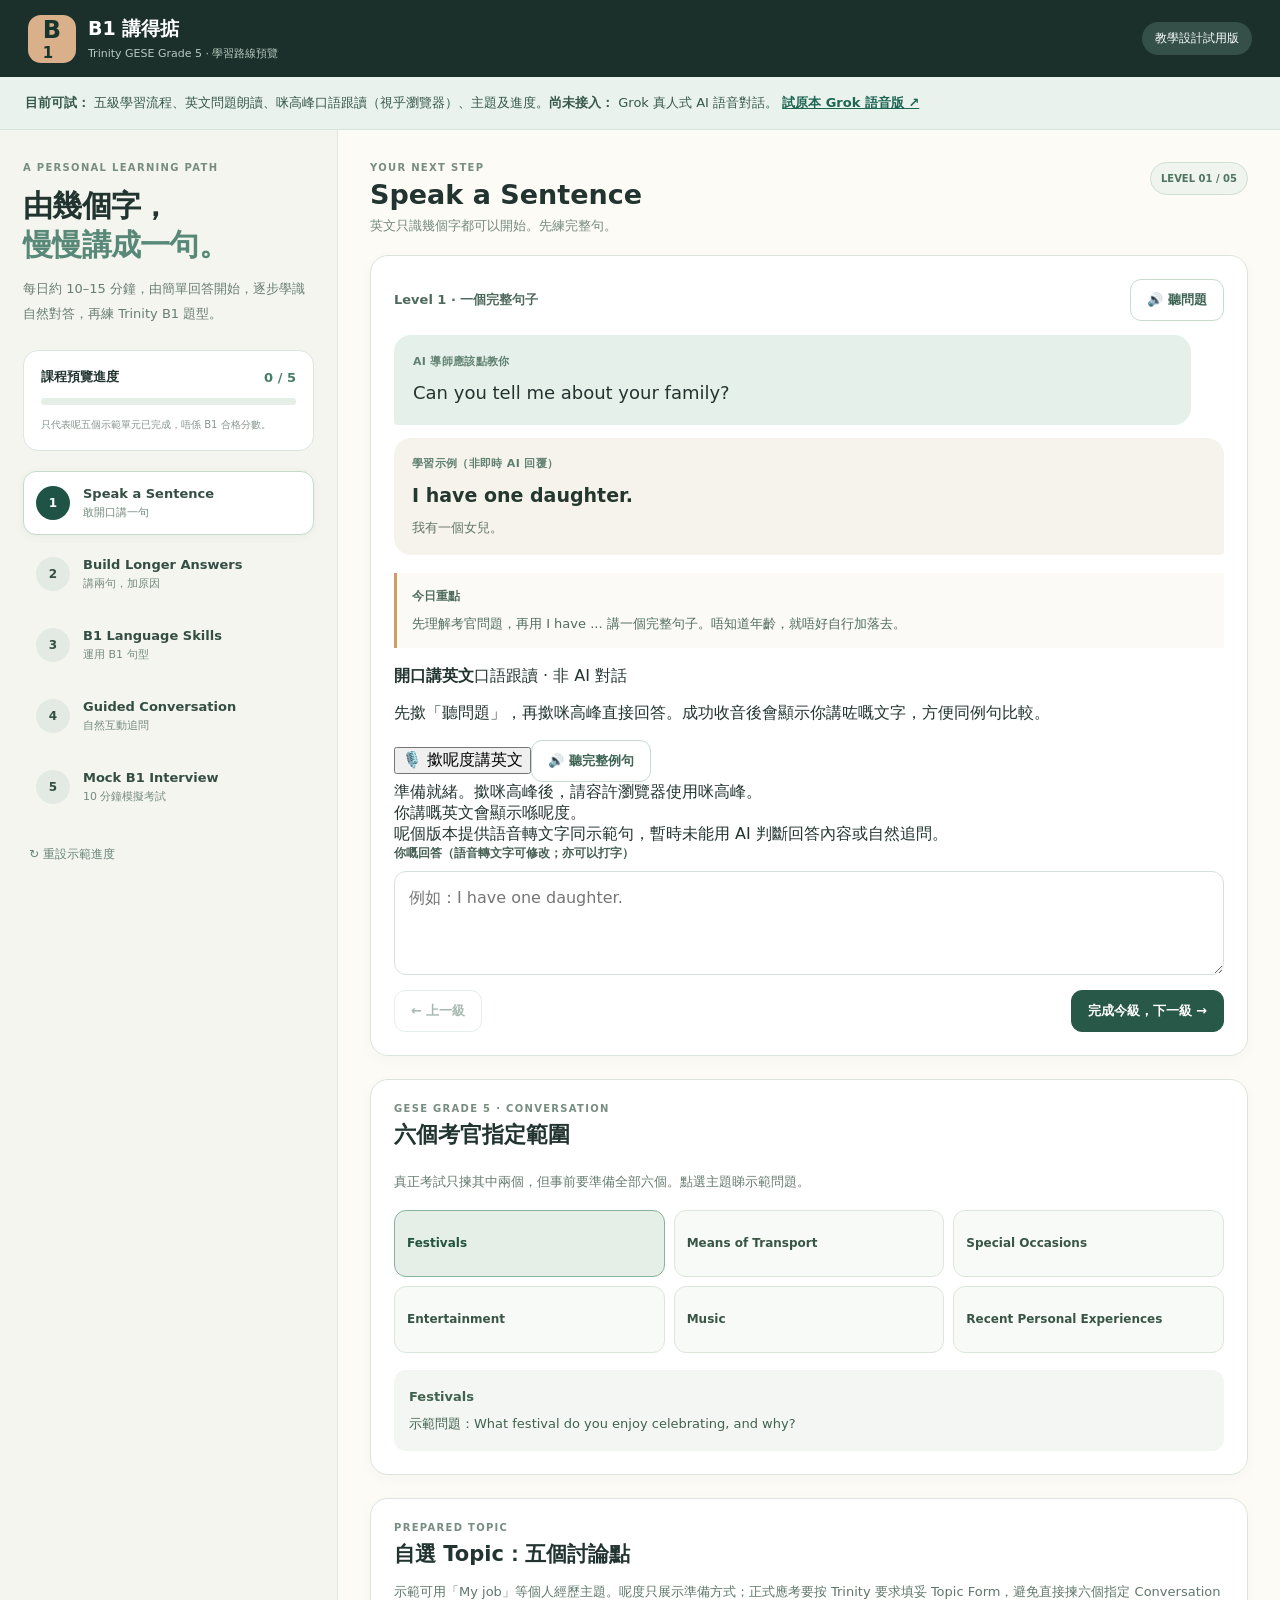
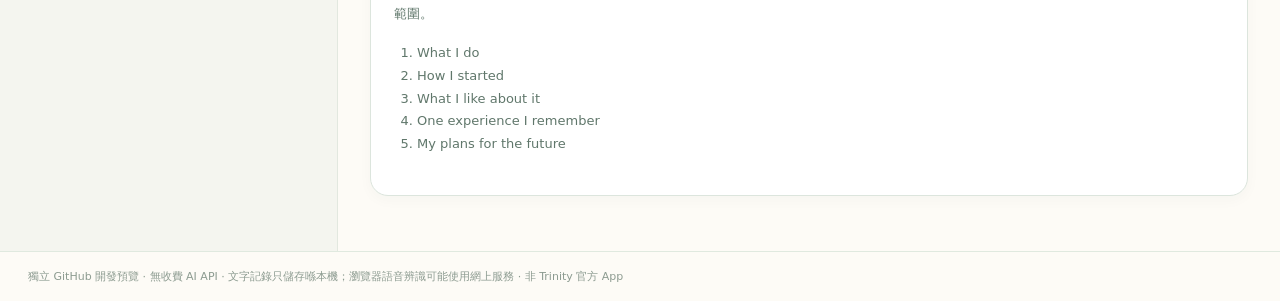
==== index.html @ a64c4564 "Deploy guided microphone speech-practice update to GitHub Pages: index.html" ====
<!doctype html>
<html lang="zh-Hant">
<head>
<meta charset="utf-8"><meta name="viewport" content="width=device-width, initial-scale=1"><meta name="theme-color" content="#1c302b">
<title>B1 講得掂｜學習路線預覽</title>
<link rel="stylesheet" href="./styles.css">
</head>
<body>
<div class="wrap">
<header class="top"><div class="brand"><div class="mark">B<span>1</span></div><div><strong>B1 講得掂</strong><small>Trinity GESE Grade 5 · 學習路線預覽</small></div></div><span class="stage-tag">教學設計試用版</span></header>
<div class="banner" role="status"><strong>目前可試：</strong> 五級學習流程、英文問題朗讀、咪高峰口語跟讀（視乎瀏覽器）、主題及進度。<strong>尚未接入：</strong> Grok 真人式 AI 語音對話。 <a href="https://hds-xluoh4mpqybu-6014-sye05.grok-code-wild.hades-www.grok-sandbox.com/" target="_blank" rel="noopener noreferrer">試原本 Grok 語音版 ↗</a></div>
<div class="layout"><aside class="side"><div class="eyebrow">A PERSONAL LEARNING PATH</div><h1>由幾個字，<br><em>慢慢講成一句。</em></h1><p class="explain">每日約 10–15 分鐘，由簡單回答開始，逐步學識自然對答，再練 Trinity B1 題型。</p><div class="progress-box"><div class="progress-top"><strong>課程預覽進度</strong><span id="done-count">0 / 5</span></div><div class="bar"><div id="bar-fill"></div></div><small>只代表呢五個示範單元已完成，唔係 B1 合格分數。</small></div>
<nav id="steps" aria-label="五級學習階段"></nav>
<button class="reset" id="reset" type="button">↻ 重設示範進度</button></aside>
<main class="main"><div class="section-title"><div><div class="eyebrow">YOUR NEXT STEP</div><h2 id="step-title">Speak a Sentence</h2><p id="step-subtitle"></p></div><span class="count-pill" id="step-count">LEVEL 01 / 05</span></div>
<section class="lesson card"><div class="lesson-head"><span id="lesson-kicker">練習例子</span><button type="button" id="speak" class="outline">🔊 聽問題</button></div><div class="coach"><div class="coach-label">AI 導師應該點教你</div><p id="coach-q"></p></div><div class="answer"><div class="answer-label">學習示例（非即時 AI 回覆）</div><p id="example"></p><div id="translation" class="translation"></div></div><div class="tips"><strong>今日重點</strong><p id="tip"></p></div><section class="voice-practice" aria-label="英文口語練習">
<div class="voice-head"><strong>開口講英文</strong><span class="voice-flag">口語跟讀 · 非 AI 對話</span></div>
<p class="voice-description">先撳「聽問題」，再撳咪高峰直接回答。成功收音後會顯示你講咗嘅文字，方便同例句比較。</p>
<div class="voice-buttons"><button type="button" id="record" class="mic-button" aria-pressed="false">🎙️ 撳呢度講英文</button><button type="button" id="hear-example" class="outline">🔊 聽完整例句</button></div>
<div id="speech-status" class="speech-status" role="status" aria-live="polite">準備就緒。撳咪高峰後，請容許瀏覽器使用咪高峰。</div>
<div id="spoken" class="spoken" aria-live="polite">你講嘅英文會顯示喺呢度。</div>
<div id="speech-feedback" class="speech-feedback">呢個版本提供語音轉文字同示範句，暫時未能用 AI 判斷回答內容或自然追問。</div>
</section>
<label class="memo-label" for="memo">你嘅回答（語音轉文字可修改；亦可以打字）</label><textarea id="memo" rows="3" placeholder="例如：I have one daughter."></textarea><div class="lesson-actions"><button type="button" id="prev" class="outline">← 上一級</button><button type="button" id="complete" class="primary">完成今級，下一級 →</button></div></section>
<section class="topics card"><div class="section-title compact"><div><div class="eyebrow">GESE GRADE 5 · CONVERSATION</div><h2>六個考官指定範圍</h2></div></div><p class="topic-note">真正考試只揀其中兩個，但事前要準備全部六個。點選主題睇示範問題。</p><div id="topic-grid" class="topic-grid"></div><div id="topic-detail" class="topic-detail" aria-live="polite"></div></section>
<section class="card topic-form"><div class="eyebrow">PREPARED TOPIC</div><h2>自選 Topic：五個討論點</h2><p>示範可用「My job」等個人經歷主題。呢度只展示準備方式；正式應考要按 Trinity 要求填妥 Topic Form，避免直接揀六個指定 Conversation 範圍。</p><ol><li>What I do</li><li>How I started</li><li>What I like about it</li><li>One experience I remember</li><li>My plans for the future</li></ol></section>
</main></div><footer>獨立 GitHub 開發預覽 · 無收費 AI API · 文字記錄只儲存喺本機；瀏覽器語音辨識可能使用網上服務 · 非 Trinity 官方 App</footer></div>
<script src="./app.js" defer></script>
</body></html>
---- styles.css ----
:root{font-family:system-ui,-apple-system,'Segoe UI','Noto Sans TC',sans-serif;color:#223430;background:#f2f0e9}*{box-sizing:border-box}body{margin:0}button,textarea{font:inherit}button{cursor:pointer}button:disabled{cursor:not-allowed;opacity:.45}.wrap{max-width:1320px;min-height:100vh;margin:auto;background:#fdfbf6;box-shadow:0 12px 55px #203a331a}.top{height:77px;background:#1c302b;color:white;display:flex;justify-content:space-between;align-items:center;padding:12px 28px}.brand{display:flex;gap:12px;align-items:center}.mark{width:48px;height:48px;display:grid;place-content:center;border-radius:13px;background:#d9b08a;color:#17362d;font-size:24px;font-weight:800}.mark span{font-size:15px}.brand strong{display:block;font-size:19px}.brand small{font-size:11px;color:#b7cac1}.stage-tag{font-size:12px;background:#345048;border-radius:50px;padding:8px 13px}.banner{padding:15px 25px;background:#e9f2ed;border-bottom:1px solid #d4e4da;font-size:13px;line-height:1.7;color:#36584b}.banner a{font-weight:800;color:#1e6652}.layout{display:grid;grid-template-columns:338px minmax(0,1fr)}.side{background:#f4f5ef;border-right:1px solid #e2e8df;padding:32px 23px}.eyebrow{font-size:10px;font-weight:800;letter-spacing:.13em;color:#778d80}.side h1{font:700 30px/1.3 Georgia,'Noto Serif TC',serif;letter-spacing:-.025em;margin:13px 0}.side em{font-style:normal;color:#588878}.explain{font-size:13px;line-height:1.9;color:#687e73}.progress-box{margin:24px 0 20px;background:#fff;border:1px solid #dce5df;padding:17px;border-radius:15px}.progress-top{display:flex;align-items:center;justify-content:space-between;font-size:13px}.progress-top span{font-weight:800;color:#477e68}.bar{height:7px;background:#e6eee8;border-radius:100px;margin:12px 0;overflow:hidden}.bar div{height:100%;width:0;background:#5c9679;transition:width .25s}.progress-box small{font-size:10px;line-height:1.6;display:block;color:#86958d}#steps{display:grid;gap:7px}.step{padding:14px 12px;display:flex;gap:13px;align-items:center;width:100%;text-align:left;background:transparent;border:1px solid transparent;border-radius:13px;color:#344e44}.step:hover{background:#e8eee9}.step.active{background:white;border-color:#c5dbca;box-shadow:0 2px 9px #2745340e}.step-num{min-width:34px;height:34px;border-radius:50%;background:#e3eae3;display:grid;place-items:center;font-size:12px;font-weight:800}.step.active .step-num{background:#1e5345;color:white}.step strong{display:block;font-size:13px}.step small{display:block;color:#768b7f;font-size:11px;margin-top:4px}.check{margin-left:auto;color:#318866}.reset{margin-top:26px;color:#668477;background:none;border:0;font-size:12px}.main{padding:32px;min-width:0}.section-title{display:flex;align-items:flex-start;justify-content:space-between;gap:14px;margin-bottom:18px}.section-title h2{margin:6px 0 6px;font-size:27px}.section-title p{margin:0;color:#74897d;line-height:1.6;font-size:13px}.count-pill{border:1px solid #d1ded2;background:#eff4ee;border-radius:40px;padding:10px;color:#4f7561;font-size:10px;font-weight:850;white-space:nowrap}.card{border:1px solid #dce5dd;border-radius:18px;background:#fff;box-shadow:0 4px 14px #263d3008;padding:23px;margin-bottom:23px}.lesson-head,.lesson-actions{display:flex;justify-content:space-between;align-items:center;gap:12px}.lesson-head{font-weight:750;font-size:13px;color:#4f6b5d;margin-bottom:14px}.coach{padding:19px;background:#e6f0ea;border-radius:17px 17px 17px 4px;max-width:96%}.coach-label,.answer-label{font-size:11px;font-weight:800;color:#608171;letter-spacing:.03em}.coach p{font-size:18px;line-height:1.5;margin:10px 0 0}.answer{margin-top:13px;background:#f5f3ec;padding:18px;border-radius:17px 17px 4px 17px}.answer p{font-size:19px;font-weight:700;line-height:1.6;margin:9px 0;color:#24382f}.translation{font-size:13px;color:#62756a}.tips{background:#fbfaf6;border-left:3px solid #d09d65;padding:12px 15px;margin:18px 0;color:#506d5f}.tips strong{font-size:12px}.tips p{line-height:1.8;font-size:13px;margin:7px 0 0}.memo-label{display:block;font-size:12px;font-weight:700;margin-bottom:9px;color:#466054}textarea{display:block;width:100%;min-height:85px;padding:13px 14px;border-radius:12px;border:1px solid #d8e1d9;resize:vertical;color:#263b33;line-height:1.6}.lesson-actions{margin-top:15px}.outline,.primary{padding:11px 16px;border-radius:11px;font-size:13px;font-weight:750}.outline{background:#fff;color:#3d6353;border:1px solid #c9dbcf}.primary{color:#fff;background:#285847;border:1px solid #285847}.primary:hover{background:#1b4739}.compact h2{font-size:22px}.topic-note{font-size:13px;color:#667c70;margin-top:-3px;line-height:1.65}.topic-grid{display:grid;grid-template-columns:repeat(3,minmax(0,1fr));gap:9px;margin:17px 0}.topic{min-height:67px;text-align:left;padding:12px;border-radius:12px;border:1px solid #dce6dd;background:#f8faf7;color:#385545;font-weight:750;font-size:12px}.topic.selected{background:#e5efe8;border-color:#86b29b;color:#20543c}.topic:hover{border-color:#9cc3a9}.topic-detail{padding:15px;border-radius:12px;background:#f3f6f2;color:#41624f;font-size:13px;line-height:1.8}.topic-detail strong{display:block;margin-bottom:4px}.topic-form h2{font-size:21px;margin:7px 0}.topic-form p,.topic-form li{line-height:1.75;font-size:13px;color:#60776b}.topic-form ol{padding-left:23px}footer{padding:17px 28px;font-size:11px;color:#8c9b90;border-top:1px solid #e0e9df}@media(max-width:840px){.layout{grid-template-columns:1fr}.side{padding:22px;border-right:0;border-bottom:1px solid #e0e7df}.side h1{font-size:23px;margin:8px 0}.side .explain{margin:5px 0 12px}#steps{grid-template-columns:repeat(5,minmax(135px,1fr));overflow-x:auto;gap:5px}.step{padding:10px;min-width:135px}.step-num{min-width:26px;height:26px}.progress-box{margin:14px 0}.main{padding:20px}}@media(max-width:560px){.top{padding:10px 13px}.brand strong{font-size:16px}.mark{width:40px;height:40px}.stage-tag{font-size:10px}.banner{padding:12px 15px}.main{padding:14px}.section-title h2{font-size:21px}.card{padding:16px}.topic-grid{grid-template-columns:repeat(2,minmax(0,1fr))}.coach p,.answer p{font-size:16px}.lesson-actions button{padding:10px;font-size:12px}}
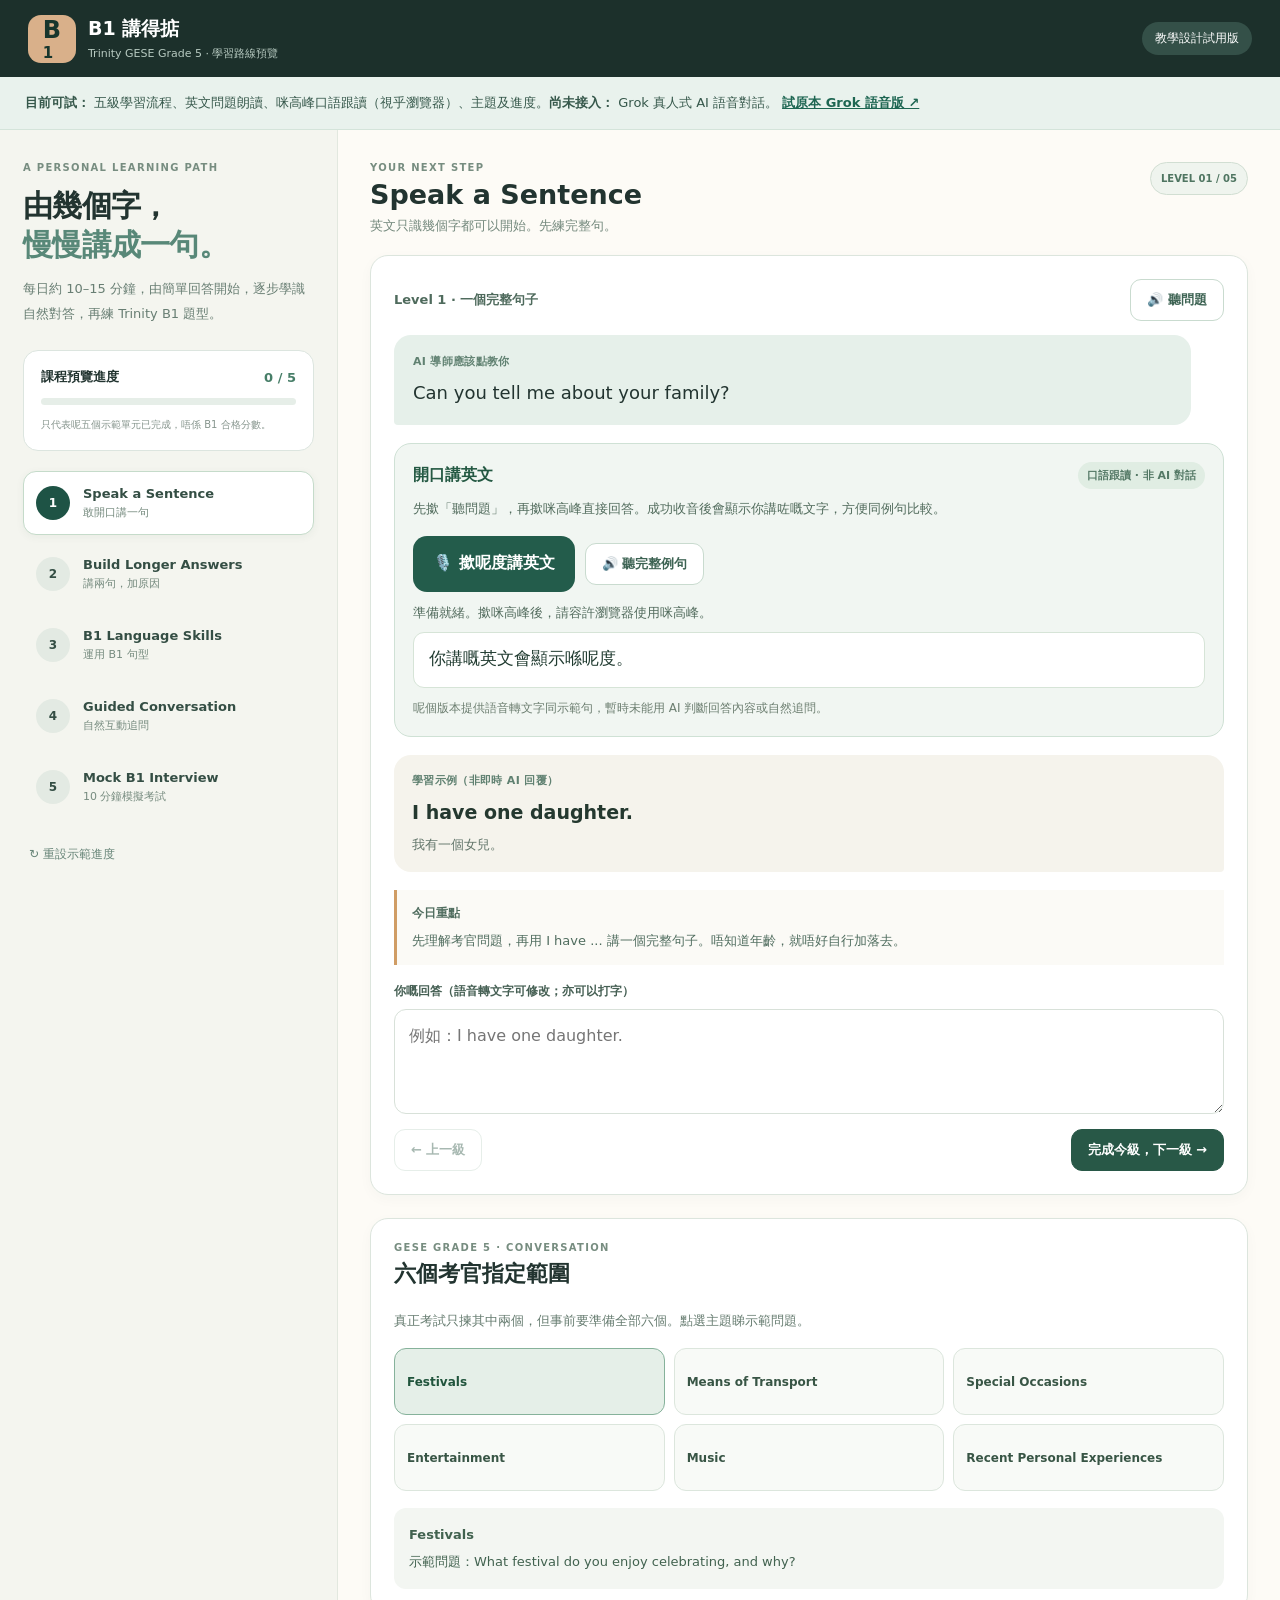
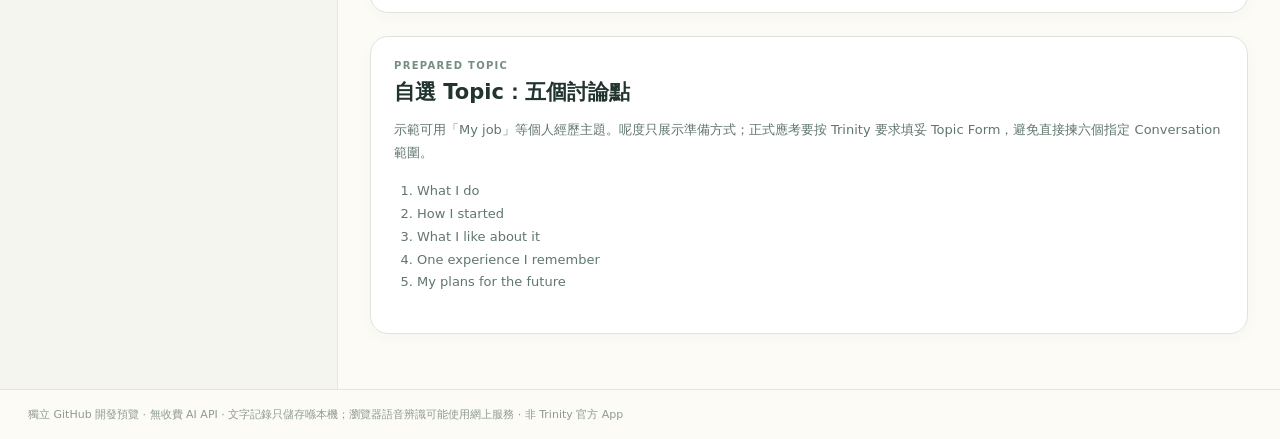
==== commit 36890dee: "Publish visible microphone immediately after examiner question" ====
--- a/index.html
+++ b/index.html
@@ -13,14 +13,14 @@
 <nav id="steps" aria-label="五級學習階段"></nav>
 <button class="reset" id="reset" type="button">↻ 重設示範進度</button></aside>
 <main class="main"><div class="section-title"><div><div class="eyebrow">YOUR NEXT STEP</div><h2 id="step-title">Speak a Sentence</h2><p id="step-subtitle"></p></div><span class="count-pill" id="step-count">LEVEL 01 / 05</span></div>
-<section class="lesson card"><div class="lesson-head"><span id="lesson-kicker">練習例子</span><button type="button" id="speak" class="outline">🔊 聽問題</button></div><div class="coach"><div class="coach-label">AI 導師應該點教你</div><p id="coach-q"></p></div><div class="answer"><div class="answer-label">學習示例（非即時 AI 回覆）</div><p id="example"></p><div id="translation" class="translation"></div></div><div class="tips"><strong>今日重點</strong><p id="tip"></p></div><section class="voice-practice" aria-label="英文口語練習">
+<section class="lesson card"><div class="lesson-head"><span id="lesson-kicker">練習例子</span><button type="button" id="speak" class="outline">🔊 聽問題</button></div><div class="coach"><div class="coach-label">AI 導師應該點教你</div><p id="coach-q"></p></div><section class="voice-practice" aria-label="英文口語練習">
 <div class="voice-head"><strong>開口講英文</strong><span class="voice-flag">口語跟讀 · 非 AI 對話</span></div>
 <p class="voice-description">先撳「聽問題」，再撳咪高峰直接回答。成功收音後會顯示你講咗嘅文字，方便同例句比較。</p>
 <div class="voice-buttons"><button type="button" id="record" class="mic-button" aria-pressed="false">🎙️ 撳呢度講英文</button><button type="button" id="hear-example" class="outline">🔊 聽完整例句</button></div>
 <div id="speech-status" class="speech-status" role="status" aria-live="polite">準備就緒。撳咪高峰後，請容許瀏覽器使用咪高峰。</div>
 <div id="spoken" class="spoken" aria-live="polite">你講嘅英文會顯示喺呢度。</div>
 <div id="speech-feedback" class="speech-feedback">呢個版本提供語音轉文字同示範句，暫時未能用 AI 判斷回答內容或自然追問。</div>
-</section>
+</section><div class="answer"><div class="answer-label">學習示例（非即時 AI 回覆）</div><p id="example"></p><div id="translation" class="translation"></div></div><div class="tips"><strong>今日重點</strong><p id="tip"></p></div>
 <label class="memo-label" for="memo">你嘅回答（語音轉文字可修改；亦可以打字）</label><textarea id="memo" rows="3" placeholder="例如：I have one daughter."></textarea><div class="lesson-actions"><button type="button" id="prev" class="outline">← 上一級</button><button type="button" id="complete" class="primary">完成今級，下一級 →</button></div></section>
 <section class="topics card"><div class="section-title compact"><div><div class="eyebrow">GESE GRADE 5 · CONVERSATION</div><h2>六個考官指定範圍</h2></div></div><p class="topic-note">真正考試只揀其中兩個，但事前要準備全部六個。點選主題睇示範問題。</p><div id="topic-grid" class="topic-grid"></div><div id="topic-detail" class="topic-detail" aria-live="polite"></div></section>
 <section class="card topic-form"><div class="eyebrow">PREPARED TOPIC</div><h2>自選 Topic：五個討論點</h2><p>示範可用「My job」等個人經歷主題。呢度只展示準備方式；正式應考要按 Trinity 要求填妥 Topic Form，避免直接揀六個指定 Conversation 範圍。</p><ol><li>What I do</li><li>How I started</li><li>What I like about it</li><li>One experience I remember</li><li>My plans for the future</li></ol></section>
--- a/styles.css
+++ b/styles.css
@@ -1 +1,15 @@
-:root{font-family:system-ui,-apple-system,'Segoe UI','Noto Sans TC',sans-serif;color:#223430;background:#f2f0e9}*{box-sizing:border-box}body{margin:0}button,textarea{font:inherit}button{cursor:pointer}button:disabled{cursor:not-allowed;opacity:.45}.wrap{max-width:1320px;min-height:100vh;margin:auto;background:#fdfbf6;box-shadow:0 12px 55px #203a331a}.top{height:77px;background:#1c302b;color:white;display:flex;justify-content:space-between;align-items:center;padding:12px 28px}.brand{display:flex;gap:12px;align-items:center}.mark{width:48px;height:48px;display:grid;place-content:center;border-radius:13px;background:#d9b08a;color:#17362d;font-size:24px;font-weight:800}.mark span{font-size:15px}.brand strong{display:block;font-size:19px}.brand small{font-size:11px;color:#b7cac1}.stage-tag{font-size:12px;background:#345048;border-radius:50px;padding:8px 13px}.banner{padding:15px 25px;background:#e9f2ed;border-bottom:1px solid #d4e4da;font-size:13px;line-height:1.7;color:#36584b}.banner a{font-weight:800;color:#1e6652}.layout{display:grid;grid-template-columns:338px minmax(0,1fr)}.side{background:#f4f5ef;border-right:1px solid #e2e8df;padding:32px 23px}.eyebrow{font-size:10px;font-weight:800;letter-spacing:.13em;color:#778d80}.side h1{font:700 30px/1.3 Georgia,'Noto Serif TC',serif;letter-spacing:-.025em;margin:13px 0}.side em{font-style:normal;color:#588878}.explain{font-size:13px;line-height:1.9;color:#687e73}.progress-box{margin:24px 0 20px;background:#fff;border:1px solid #dce5df;padding:17px;border-radius:15px}.progress-top{display:flex;align-items:center;justify-content:space-between;font-size:13px}.progress-top span{font-weight:800;color:#477e68}.bar{height:7px;background:#e6eee8;border-radius:100px;margin:12px 0;overflow:hidden}.bar div{height:100%;width:0;background:#5c9679;transition:width .25s}.progress-box small{font-size:10px;line-height:1.6;display:block;color:#86958d}#steps{display:grid;gap:7px}.step{padding:14px 12px;display:flex;gap:13px;align-items:center;width:100%;text-align:left;background:transparent;border:1px solid transparent;border-radius:13px;color:#344e44}.step:hover{background:#e8eee9}.step.active{background:white;border-color:#c5dbca;box-shadow:0 2px 9px #2745340e}.step-num{min-width:34px;height:34px;border-radius:50%;background:#e3eae3;display:grid;place-items:center;font-size:12px;font-weight:800}.step.active .step-num{background:#1e5345;color:white}.step strong{display:block;font-size:13px}.step small{display:block;color:#768b7f;font-size:11px;margin-top:4px}.check{margin-left:auto;color:#318866}.reset{margin-top:26px;color:#668477;background:none;border:0;font-size:12px}.main{padding:32px;min-width:0}.section-title{display:flex;align-items:flex-start;justify-content:space-between;gap:14px;margin-bottom:18px}.section-title h2{margin:6px 0 6px;font-size:27px}.section-title p{margin:0;color:#74897d;line-height:1.6;font-size:13px}.count-pill{border:1px solid #d1ded2;background:#eff4ee;border-radius:40px;padding:10px;color:#4f7561;font-size:10px;font-weight:850;white-space:nowrap}.card{border:1px solid #dce5dd;border-radius:18px;background:#fff;box-shadow:0 4px 14px #263d3008;padding:23px;margin-bottom:23px}.lesson-head,.lesson-actions{display:flex;justify-content:space-between;align-items:center;gap:12px}.lesson-head{font-weight:750;font-size:13px;color:#4f6b5d;margin-bottom:14px}.coach{padding:19px;background:#e6f0ea;border-radius:17px 17px 17px 4px;max-width:96%}.coach-label,.answer-label{font-size:11px;font-weight:800;color:#608171;letter-spacing:.03em}.coach p{font-size:18px;line-height:1.5;margin:10px 0 0}.answer{margin-top:13px;background:#f5f3ec;padding:18px;border-radius:17px 17px 4px 17px}.answer p{font-size:19px;font-weight:700;line-height:1.6;margin:9px 0;color:#24382f}.translation{font-size:13px;color:#62756a}.tips{background:#fbfaf6;border-left:3px solid #d09d65;padding:12px 15px;margin:18px 0;color:#506d5f}.tips strong{font-size:12px}.tips p{line-height:1.8;font-size:13px;margin:7px 0 0}.memo-label{display:block;font-size:12px;font-weight:700;margin-bottom:9px;color:#466054}textarea{display:block;width:100%;min-height:85px;padding:13px 14px;border-radius:12px;border:1px solid #d8e1d9;resize:vertical;color:#263b33;line-height:1.6}.lesson-actions{margin-top:15px}.outline,.primary{padding:11px 16px;border-radius:11px;font-size:13px;font-weight:750}.outline{background:#fff;color:#3d6353;border:1px solid #c9dbcf}.primary{color:#fff;background:#285847;border:1px solid #285847}.primary:hover{background:#1b4739}.compact h2{font-size:22px}.topic-note{font-size:13px;color:#667c70;margin-top:-3px;line-height:1.65}.topic-grid{display:grid;grid-template-columns:repeat(3,minmax(0,1fr));gap:9px;margin:17px 0}.topic{min-height:67px;text-align:left;padding:12px;border-radius:12px;border:1px solid #dce6dd;background:#f8faf7;color:#385545;font-weight:750;font-size:12px}.topic.selected{background:#e5efe8;border-color:#86b29b;color:#20543c}.topic:hover{border-color:#9cc3a9}.topic-detail{padding:15px;border-radius:12px;background:#f3f6f2;color:#41624f;font-size:13px;line-height:1.8}.topic-detail strong{display:block;margin-bottom:4px}.topic-form h2{font-size:21px;margin:7px 0}.topic-form p,.topic-form li{line-height:1.75;font-size:13px;color:#60776b}.topic-form ol{padding-left:23px}footer{padding:17px 28px;font-size:11px;color:#8c9b90;border-top:1px solid #e0e9df}@media(max-width:840px){.layout{grid-template-columns:1fr}.side{padding:22px;border-right:0;border-bottom:1px solid #e0e7df}.side h1{font-size:23px;margin:8px 0}.side .explain{margin:5px 0 12px}#steps{grid-template-columns:repeat(5,minmax(135px,1fr));overflow-x:auto;gap:5px}.step{padding:10px;min-width:135px}.step-num{min-width:26px;height:26px}.progress-box{margin:14px 0}.main{padding:20px}}@media(max-width:560px){.top{padding:10px 13px}.brand strong{font-size:16px}.mark{width:40px;height:40px}.stage-tag{font-size:10px}.banner{padding:12px 15px}.main{padding:14px}.section-title h2{font-size:21px}.card{padding:16px}.topic-grid{grid-template-columns:repeat(2,minmax(0,1fr))}.coach p,.answer p{font-size:16px}.lesson-actions button{padding:10px;font-size:12px}}+:root{font-family:system-ui,-apple-system,'Segoe UI','Noto Sans TC',sans-serif;color:#223430;background:#f2f0e9}*{box-sizing:border-box}body{margin:0}button,textarea{font:inherit}button{cursor:pointer}button:disabled{cursor:not-allowed;opacity:.45}.wrap{max-width:1320px;min-height:100vh;margin:auto;background:#fdfbf6;box-shadow:0 12px 55px #203a331a}.top{height:77px;background:#1c302b;color:white;display:flex;justify-content:space-between;align-items:center;padding:12px 28px}.brand{display:flex;gap:12px;align-items:center}.mark{width:48px;height:48px;display:grid;place-content:center;border-radius:13px;background:#d9b08a;color:#17362d;font-size:24px;font-weight:800}.mark span{font-size:15px}.brand strong{display:block;font-size:19px}.brand small{font-size:11px;color:#b7cac1}.stage-tag{font-size:12px;background:#345048;border-radius:50px;padding:8px 13px}.banner{padding:15px 25px;background:#e9f2ed;border-bottom:1px solid #d4e4da;font-size:13px;line-height:1.7;color:#36584b}.banner a{font-weight:800;color:#1e6652}.layout{display:grid;grid-template-columns:338px minmax(0,1fr)}.side{background:#f4f5ef;border-right:1px solid #e2e8df;padding:32px 23px}.eyebrow{font-size:10px;font-weight:800;letter-spacing:.13em;color:#778d80}.side h1{font:700 30px/1.3 Georgia,'Noto Serif TC',serif;letter-spacing:-.025em;margin:13px 0}.side em{font-style:normal;color:#588878}.explain{font-size:13px;line-height:1.9;color:#687e73}.progress-box{margin:24px 0 20px;background:#fff;border:1px solid #dce5df;padding:17px;border-radius:15px}.progress-top{display:flex;align-items:center;justify-content:space-between;font-size:13px}.progress-top span{font-weight:800;color:#477e68}.bar{height:7px;background:#e6eee8;border-radius:100px;margin:12px 0;overflow:hidden}.bar div{height:100%;width:0;background:#5c9679;transition:width .25s}.progress-box small{font-size:10px;line-height:1.6;display:block;color:#86958d}#steps{display:grid;gap:7px}.step{padding:14px 12px;display:flex;gap:13px;align-items:center;width:100%;text-align:left;background:transparent;border:1px solid transparent;border-radius:13px;color:#344e44}.step:hover{background:#e8eee9}.step.active{background:white;border-color:#c5dbca;box-shadow:0 2px 9px #2745340e}.step-num{min-width:34px;height:34px;border-radius:50%;background:#e3eae3;display:grid;place-items:center;font-size:12px;font-weight:800}.step.active .step-num{background:#1e5345;color:white}.step strong{display:block;font-size:13px}.step small{display:block;color:#768b7f;font-size:11px;margin-top:4px}.check{margin-left:auto;color:#318866}.reset{margin-top:26px;color:#668477;background:none;border:0;font-size:12px}.main{padding:32px;min-width:0}.section-title{display:flex;align-items:flex-start;justify-content:space-between;gap:14px;margin-bottom:18px}.section-title h2{margin:6px 0 6px;font-size:27px}.section-title p{margin:0;color:#74897d;line-height:1.6;font-size:13px}.count-pill{border:1px solid #d1ded2;background:#eff4ee;border-radius:40px;padding:10px;color:#4f7561;font-size:10px;font-weight:850;white-space:nowrap}.card{border:1px solid #dce5dd;border-radius:18px;background:#fff;box-shadow:0 4px 14px #263d3008;padding:23px;margin-bottom:23px}.lesson-head,.lesson-actions{display:flex;justify-content:space-between;align-items:center;gap:12px}.lesson-head{font-weight:750;font-size:13px;color:#4f6b5d;margin-bottom:14px}.coach{padding:19px;background:#e6f0ea;border-radius:17px 17px 17px 4px;max-width:96%}.coach-label,.answer-label{font-size:11px;font-weight:800;color:#608171;letter-spacing:.03em}.coach p{font-size:18px;line-height:1.5;margin:10px 0 0}.answer{margin-top:13px;background:#f5f3ec;padding:18px;border-radius:17px 17px 4px 17px}.answer p{font-size:19px;font-weight:700;line-height:1.6;margin:9px 0;color:#24382f}.translation{font-size:13px;color:#62756a}.tips{background:#fbfaf6;border-left:3px solid #d09d65;padding:12px 15px;margin:18px 0;color:#506d5f}.tips strong{font-size:12px}.tips p{line-height:1.8;font-size:13px;margin:7px 0 0}.memo-label{display:block;font-size:12px;font-weight:700;margin-bottom:9px;color:#466054}textarea{display:block;width:100%;min-height:85px;padding:13px 14px;border-radius:12px;border:1px solid #d8e1d9;resize:vertical;color:#263b33;line-height:1.6}.lesson-actions{margin-top:15px}.outline,.primary{padding:11px 16px;border-radius:11px;font-size:13px;font-weight:750}.outline{background:#fff;color:#3d6353;border:1px solid #c9dbcf}.primary{color:#fff;background:#285847;border:1px solid #285847}.primary:hover{background:#1b4739}.compact h2{font-size:22px}.topic-note{font-size:13px;color:#667c70;margin-top:-3px;line-height:1.65}.topic-grid{display:grid;grid-template-columns:repeat(3,minmax(0,1fr));gap:9px;margin:17px 0}.topic{min-height:67px;text-align:left;padding:12px;border-radius:12px;border:1px solid #dce6dd;background:#f8faf7;color:#385545;font-weight:750;font-size:12px}.topic.selected{background:#e5efe8;border-color:#86b29b;color:#20543c}.topic:hover{border-color:#9cc3a9}.topic-detail{padding:15px;border-radius:12px;background:#f3f6f2;color:#41624f;font-size:13px;line-height:1.8}.topic-detail strong{display:block;margin-bottom:4px}.topic-form h2{font-size:21px;margin:7px 0}.topic-form p,.topic-form li{line-height:1.75;font-size:13px;color:#60776b}.topic-form ol{padding-left:23px}footer{padding:17px 28px;font-size:11px;color:#8c9b90;border-top:1px solid #e0e9df}@media(max-width:840px){.layout{grid-template-columns:1fr}.side{padding:22px;border-right:0;border-bottom:1px solid #e0e7df}.side h1{font-size:23px;margin:8px 0}.side .explain{margin:5px 0 12px}#steps{grid-template-columns:repeat(5,minmax(135px,1fr));overflow-x:auto;gap:5px}.step{padding:10px;min-width:135px}.step-num{min-width:26px;height:26px}.progress-box{margin:14px 0}.main{padding:20px}}@media(max-width:560px){.top{padding:10px 13px}.brand strong{font-size:16px}.mark{width:40px;height:40px}.stage-tag{font-size:10px}.banner{padding:12px 15px}.main{padding:14px}.section-title h2{font-size:21px}.card{padding:16px}.topic-grid{grid-template-columns:repeat(2,minmax(0,1fr))}.coach p,.answer p{font-size:16px}.lesson-actions button{padding:10px;font-size:12px}}
+/* Guided speech practice: visible first-class control, not an AI-chat substitute. */
+.voice-practice{margin:18px 0;padding:18px;background:#f1f6f2;border:1px solid #cfe1d5;border-radius:17px}
+.voice-head{display:flex;align-items:center;justify-content:space-between;gap:10px;color:#245943;font-size:16px}
+.voice-flag{font-size:11px;font-weight:700;padding:6px 9px;background:#e0ede3;border-radius:20px;color:#547966}
+.voice-description{font-size:13px;line-height:1.75;color:#526c5d;margin:9px 0 15px}
+.voice-buttons{display:flex;align-items:center;gap:10px;flex-wrap:wrap}
+.mic-button{border:0;background:#235c4b;color:#fff;border-radius:14px;font-size:16px;font-weight:750;padding:15px 20px;min-height:56px}
+.mic-button:hover{background:#1b4a3b}
+.mic-button:focus-visible{outline:3px solid #db9d63;outline-offset:3px}
+.mic-button.listening{background:#ab4637;box-shadow:0 0 0 5px #d8766b3c}
+.speech-status{margin:12px 0 8px;font-size:13px;color:#526b5d;min-height:20px}
+.spoken{background:#fff;border:1px solid #d6e4d7;border-radius:11px;padding:13px 15px;font-size:17px;color:#203b30;line-height:1.5;min-height:56px;overflow-wrap:anywhere}
+.speech-feedback{font-size:12px;line-height:1.7;color:#6c7e70;margin-top:10px}
+@media(max-width:560px){.voice-practice{padding:14px}.voice-buttons{display:grid;grid-template-columns:1fr}.voice-head{align-items:flex-start;flex-wrap:wrap}.mic-button{width:100%}}
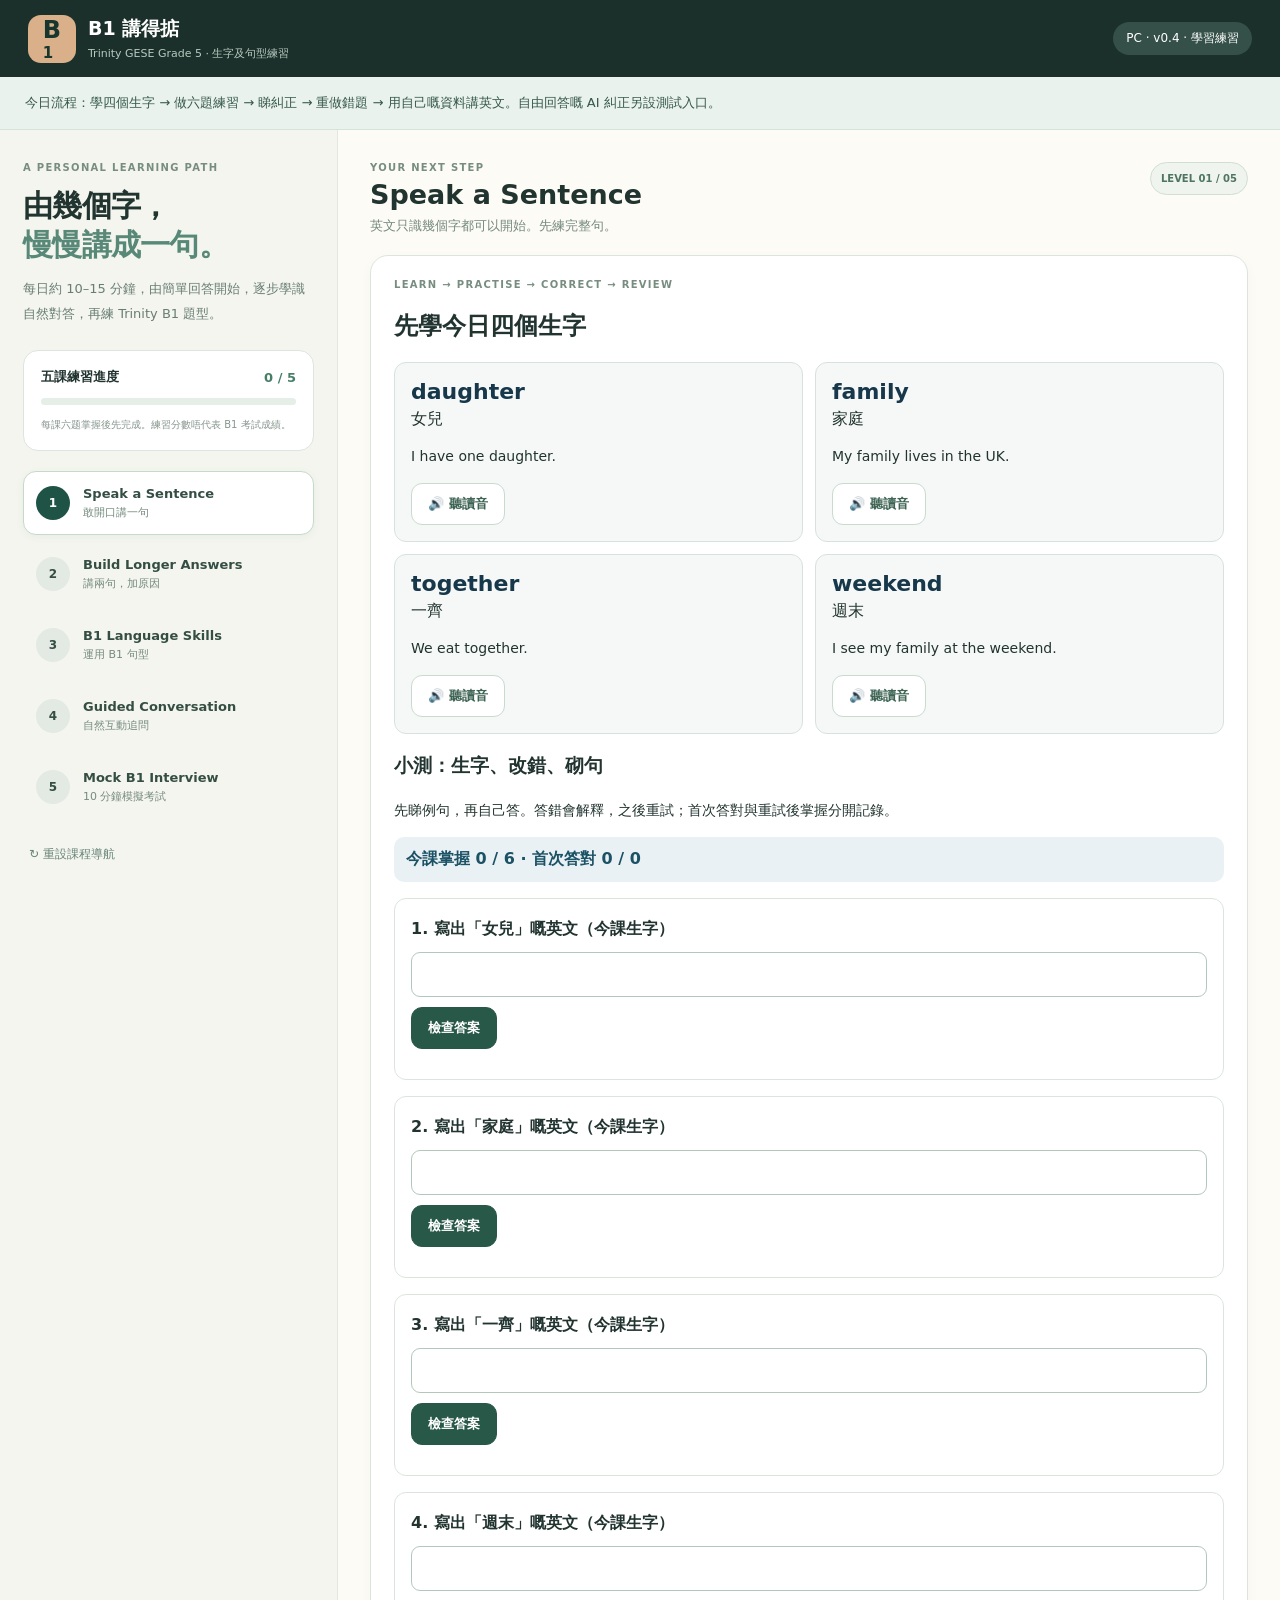
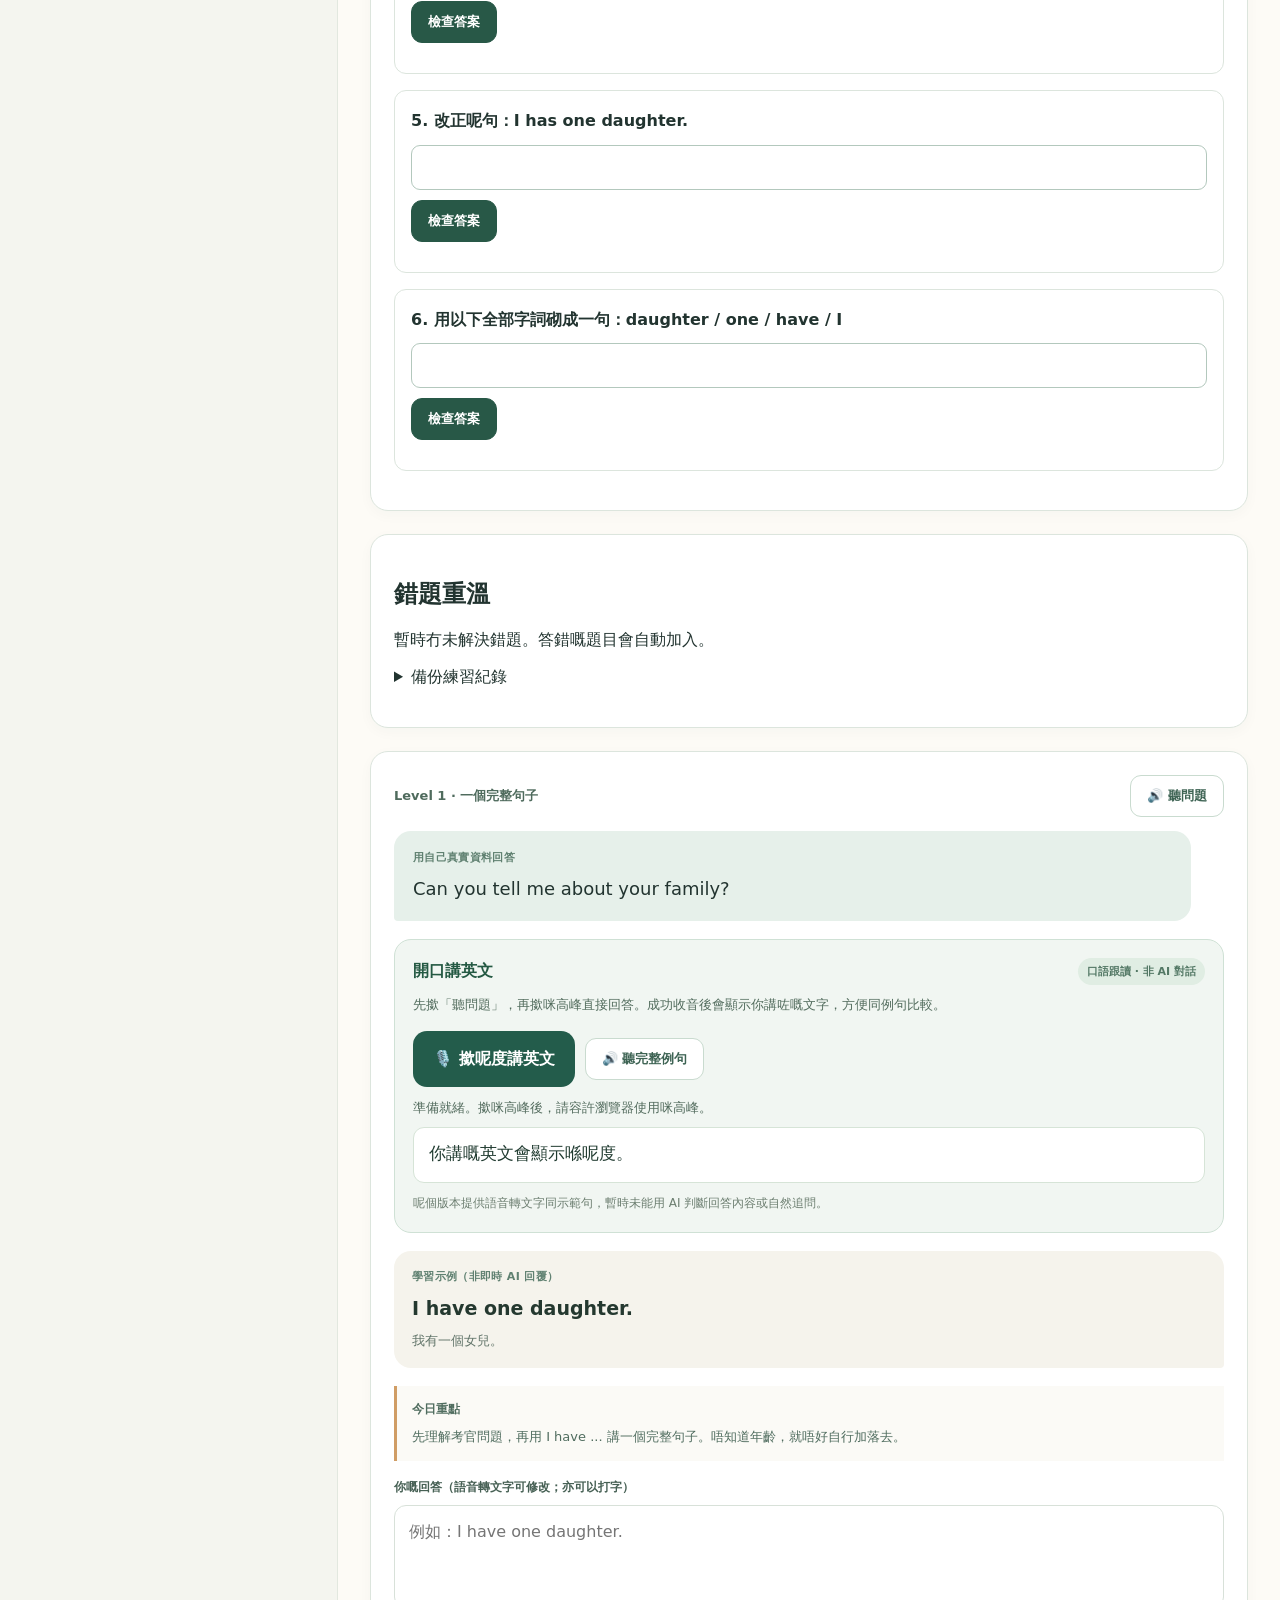
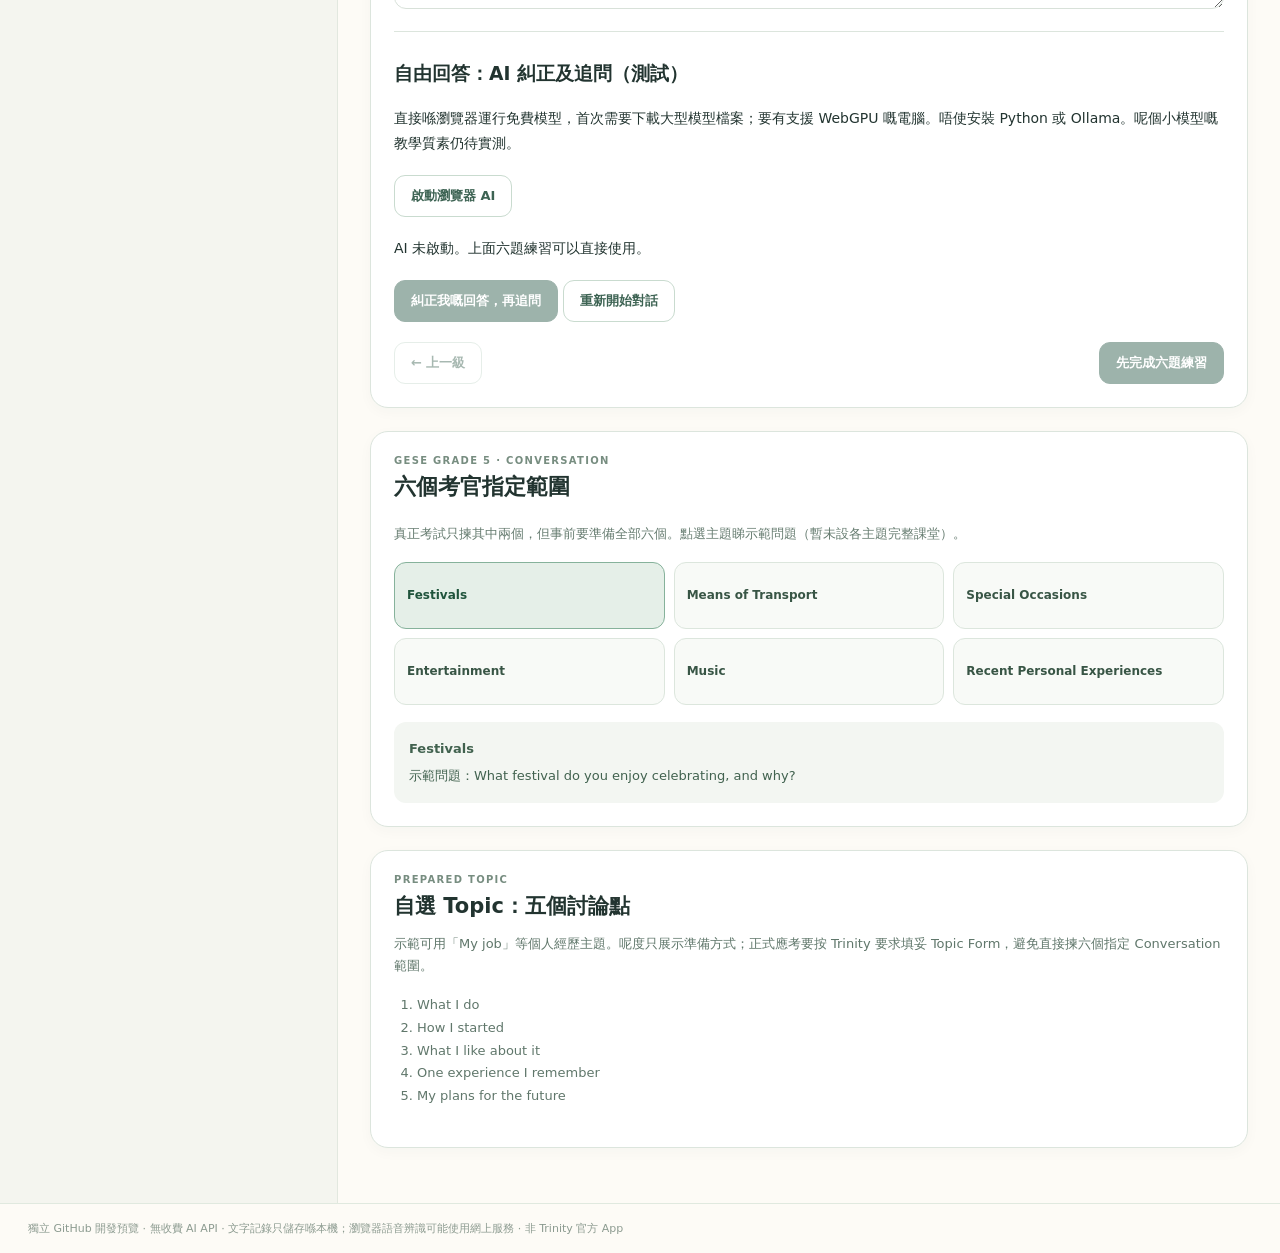
==== commit 1ed551e2: "Publish v0.4 learning drills with explicit AI test status" ====
--- a/index.html
+++ b/index.html
@@ -2,18 +2,20 @@
 <html lang="zh-Hant">
 <head>
 <meta charset="utf-8"><meta name="viewport" content="width=device-width, initial-scale=1"><meta name="theme-color" content="#1c302b">
-<title>B1 講得掂｜學習路線預覽</title>
-<link rel="stylesheet" href="./styles.css">
+<title>B1 講得掂｜生字及句型練習</title>
+<link rel="stylesheet" href="./styles.css?v=0.4">
 </head>
 <body>
 <div class="wrap">
-<header class="top"><div class="brand"><div class="mark">B<span>1</span></div><div><strong>B1 講得掂</strong><small>Trinity GESE Grade 5 · 學習路線預覽</small></div></div><span class="stage-tag">教學設計試用版</span></header>
-<div class="banner" role="status"><strong>目前可試：</strong> 五級學習流程、英文問題朗讀、咪高峰口語跟讀（視乎瀏覽器）、主題及進度。<strong>尚未接入：</strong> Grok 真人式 AI 語音對話。 <a href="https://hds-xluoh4mpqybu-6014-sye05.grok-code-wild.hades-www.grok-sandbox.com/" target="_blank" rel="noopener noreferrer">試原本 Grok 語音版 ↗</a></div>
-<div class="layout"><aside class="side"><div class="eyebrow">A PERSONAL LEARNING PATH</div><h1>由幾個字，<br><em>慢慢講成一句。</em></h1><p class="explain">每日約 10–15 分鐘，由簡單回答開始，逐步學識自然對答，再練 Trinity B1 題型。</p><div class="progress-box"><div class="progress-top"><strong>課程預覽進度</strong><span id="done-count">0 / 5</span></div><div class="bar"><div id="bar-fill"></div></div><small>只代表呢五個示範單元已完成，唔係 B1 合格分數。</small></div>
+<header class="top"><div class="brand"><div class="mark">B<span>1</span></div><div><strong>B1 講得掂</strong><small>Trinity GESE Grade 5 · 生字及句型練習</small></div></div><span class="stage-tag">PC · v0.4 · 學習練習</span></header>
+<div class="banner" role="status">今日流程：學四個生字 → 做六題練習 → 睇糾正 → 重做錯題 → 用自己嘅資料講英文。自由回答嘅 AI 糾正另設測試入口。</div>
+<div class="layout"><aside class="side"><div class="eyebrow">A PERSONAL LEARNING PATH</div><h1>由幾個字，<br><em>慢慢講成一句。</em></h1><p class="explain">每日約 10–15 分鐘，由簡單回答開始，逐步學識自然對答，再練 Trinity B1 題型。</p><div class="progress-box"><div class="progress-top"><strong>五課練習進度</strong><span id="done-count">0 / 5</span></div><div class="bar"><div id="bar-fill"></div></div><small>每課六题掌握後先完成。練習分數唔代表 B1 考試成績。</small></div>
 <nav id="steps" aria-label="五級學習階段"></nav>
-<button class="reset" id="reset" type="button">↻ 重設示範進度</button></aside>
+<button class="reset" id="reset" type="button">↻ 重設課程導航</button></aside>
 <main class="main"><div class="section-title"><div><div class="eyebrow">YOUR NEXT STEP</div><h2 id="step-title">Speak a Sentence</h2><p id="step-subtitle"></p></div><span class="count-pill" id="step-count">LEVEL 01 / 05</span></div>
-<section class="lesson card"><div class="lesson-head"><span id="lesson-kicker">練習例子</span><button type="button" id="speak" class="outline">🔊 聽問題</button></div><div class="coach"><div class="coach-label">AI 導師應該點教你</div><p id="coach-q"></p></div><section class="voice-practice" aria-label="英文口語練習">
+<section class="card learning-card"><div class="eyebrow">LEARN → PRACTISE → CORRECT → REVIEW</div><h2>先學今日四個生字</h2><div id="vocabulary" class="vocabulary"></div><h3>小測：生字、改錯、砌句</h3><p>先睇例句，再自己答。答錯會解釋，之後重試；首次答對與重試後掌握分開記錄。</p><strong id="learning-score" aria-live="polite"></strong><div id="drills"></div><p id="learning-save" role="status"></p></section>
+<section class="card"><h2>錯題重溫</h2><div id="review-list"></div><details><summary>備份練習紀錄</summary><button id="backup-learning" class="outline" type="button">下載備份</button><label class="memo-label" for="restore-learning">還原練習備份</label><input id="restore-learning" type="file" accept="application/json"></details></section>
+<section class="lesson card"><div class="lesson-head"><span id="lesson-kicker">練習例子</span><button type="button" id="speak" class="outline">🔊 聽問題</button></div><div class="coach"><div class="coach-label">用自己真實資料回答</div><p id="coach-q"></p></div><section class="voice-practice" aria-label="英文口語練習">
 <div class="voice-head"><strong>開口講英文</strong><span class="voice-flag">口語跟讀 · 非 AI 對話</span></div>
 <p class="voice-description">先撳「聽問題」，再撳咪高峰直接回答。成功收音後會顯示你講咗嘅文字，方便同例句比較。</p>
 <div class="voice-buttons"><button type="button" id="record" class="mic-button" aria-pressed="false">🎙️ 撳呢度講英文</button><button type="button" id="hear-example" class="outline">🔊 聽完整例句</button></div>
@@ -21,9 +23,13 @@
 <div id="spoken" class="spoken" aria-live="polite">你講嘅英文會顯示喺呢度。</div>
 <div id="speech-feedback" class="speech-feedback">呢個版本提供語音轉文字同示範句，暫時未能用 AI 判斷回答內容或自然追問。</div>
 </section><div class="answer"><div class="answer-label">學習示例（非即時 AI 回覆）</div><p id="example"></p><div id="translation" class="translation"></div></div><div class="tips"><strong>今日重點</strong><p id="tip"></p></div>
-<label class="memo-label" for="memo">你嘅回答（語音轉文字可修改；亦可以打字）</label><textarea id="memo" rows="3" placeholder="例如：I have one daughter."></textarea><div class="lesson-actions"><button type="button" id="prev" class="outline">← 上一級</button><button type="button" id="complete" class="primary">完成今級，下一級 →</button></div></section>
-<section class="topics card"><div class="section-title compact"><div><div class="eyebrow">GESE GRADE 5 · CONVERSATION</div><h2>六個考官指定範圍</h2></div></div><p class="topic-note">真正考試只揀其中兩個，但事前要準備全部六個。點選主題睇示範問題。</p><div id="topic-grid" class="topic-grid"></div><div id="topic-detail" class="topic-detail" aria-live="polite"></div></section>
+<label class="memo-label" for="memo">你嘅回答（語音轉文字可修改；亦可以打字）</label><textarea id="memo" rows="3" placeholder="例如：I have one daughter."></textarea>
+<section class="ai-coach"><h3>自由回答：AI 糾正及追問（測試）</h3><p>直接喺瀏覽器運行免費模型，首次需要下載大型模型檔案；要有支援 WebGPU 嘅電腦。唔使安裝 Python 或 Ollama。呢個小模型嘅教學質素仍待實測。</p><button id="load-ai" type="button" class="outline">啟動瀏覽器 AI</button><p id="ai-status" role="status">AI 未啟動。上面六題練習可以直接使用。</p><button id="ask-ai" type="button" class="primary" disabled>糾正我嘅回答，再追問</button><button id="restart-ai" type="button" class="outline">重新開始對話</button><div id="ai-result" aria-live="polite"></div></section>
+<div class="lesson-actions"><button type="button" id="prev" class="outline">← 上一級</button><button type="button" id="complete" class="primary">完成今級，下一級 →</button></div></section>
+<section class="topics card"><div class="section-title compact"><div><div class="eyebrow">GESE GRADE 5 · CONVERSATION</div><h2>六個考官指定範圍</h2></div></div><p class="topic-note">真正考試只揀其中兩個，但事前要準備全部六個。點選主題睇示範問題（暫未設各主題完整課堂）。</p><div id="topic-grid" class="topic-grid"></div><div id="topic-detail" class="topic-detail" aria-live="polite"></div></section>
 <section class="card topic-form"><div class="eyebrow">PREPARED TOPIC</div><h2>自選 Topic：五個討論點</h2><p>示範可用「My job」等個人經歷主題。呢度只展示準備方式；正式應考要按 Trinity 要求填妥 Topic Form，避免直接揀六個指定 Conversation 範圍。</p><ol><li>What I do</li><li>How I started</li><li>What I like about it</li><li>One experience I remember</li><li>My plans for the future</li></ol></section>
 </main></div><footer>獨立 GitHub 開發預覽 · 無收費 AI API · 文字記錄只儲存喺本機；瀏覽器語音辨識可能使用網上服務 · 非 Trinity 官方 App</footer></div>
-<script src="./app.js" defer></script>
-</body></html>+<script src="./app.js?v=0.4" defer></script>
+<script src="./learning.js?v=0.4" defer></script>
+<script type="module" src="./coach.js?v=0.4"></script>
+</body></html>
--- a/styles.css
+++ b/styles.css
@@ -13,3 +13,5 @@
 .spoken{background:#fff;border:1px solid #d6e4d7;border-radius:11px;padding:13px 15px;font-size:17px;color:#203b30;line-height:1.5;min-height:56px;overflow-wrap:anywhere}
 .speech-feedback{font-size:12px;line-height:1.7;color:#6c7e70;margin-top:10px}
 @media(max-width:560px){.voice-practice{padding:14px}.voice-buttons{display:grid;grid-template-columns:1fr}.voice-head{align-items:flex-start;flex-wrap:wrap}.mic-button{width:100%}}
+
+.vocabulary{display:grid;grid-template-columns:repeat(2,minmax(0,1fr));gap:12px}.word-card{border:1px solid #d7e2dd;padding:16px;border-radius:12px;background:#f5f8f6}.word-card strong{display:block;font-size:22px;color:#17384a}.word-card span{display:block;margin-top:5px}.word-card p{line-height:1.6}.drill{margin:16px 0;padding:16px;border:1px solid #dce5dd;border-radius:12px}.drill label{display:block;font-weight:700;line-height:1.7;margin-bottom:10px}.drill input{font:inherit;display:block;width:100%;border:1px solid #b3c8bd;border-radius:9px;padding:12px;margin-bottom:10px}.drill-feedback{line-height:1.8;margin-bottom:0}.correct{color:#246441}.retry{color:#87491e}.ai-coach{border-top:1px solid #dce5dd;margin-top:22px;padding-top:10px}.ai-coach p,.learning-card p{font-size:14px;line-height:1.8}.ai-coach button{margin:5px 5px 5px 0}#ai-result{background:#f1f5f5;border-radius:12px;padding:16px;margin-top:16px}#ai-result:empty{display:none}#ai-result strong{display:block;font-size:12px;color:#526c75}#ai-result p{margin:5px 0 15px;overflow-wrap:anywhere}#learning-score{display:block;color:#1b5265;padding:12px;background:#eaf1f4;border-radius:10px}button:focus-visible,input:focus-visible,textarea:focus-visible{outline:3px solid #c99157;outline-offset:2px}details summary{cursor:pointer;margin:16px 0}@media(max-width:560px){.vocabulary{grid-template-columns:1fr}}
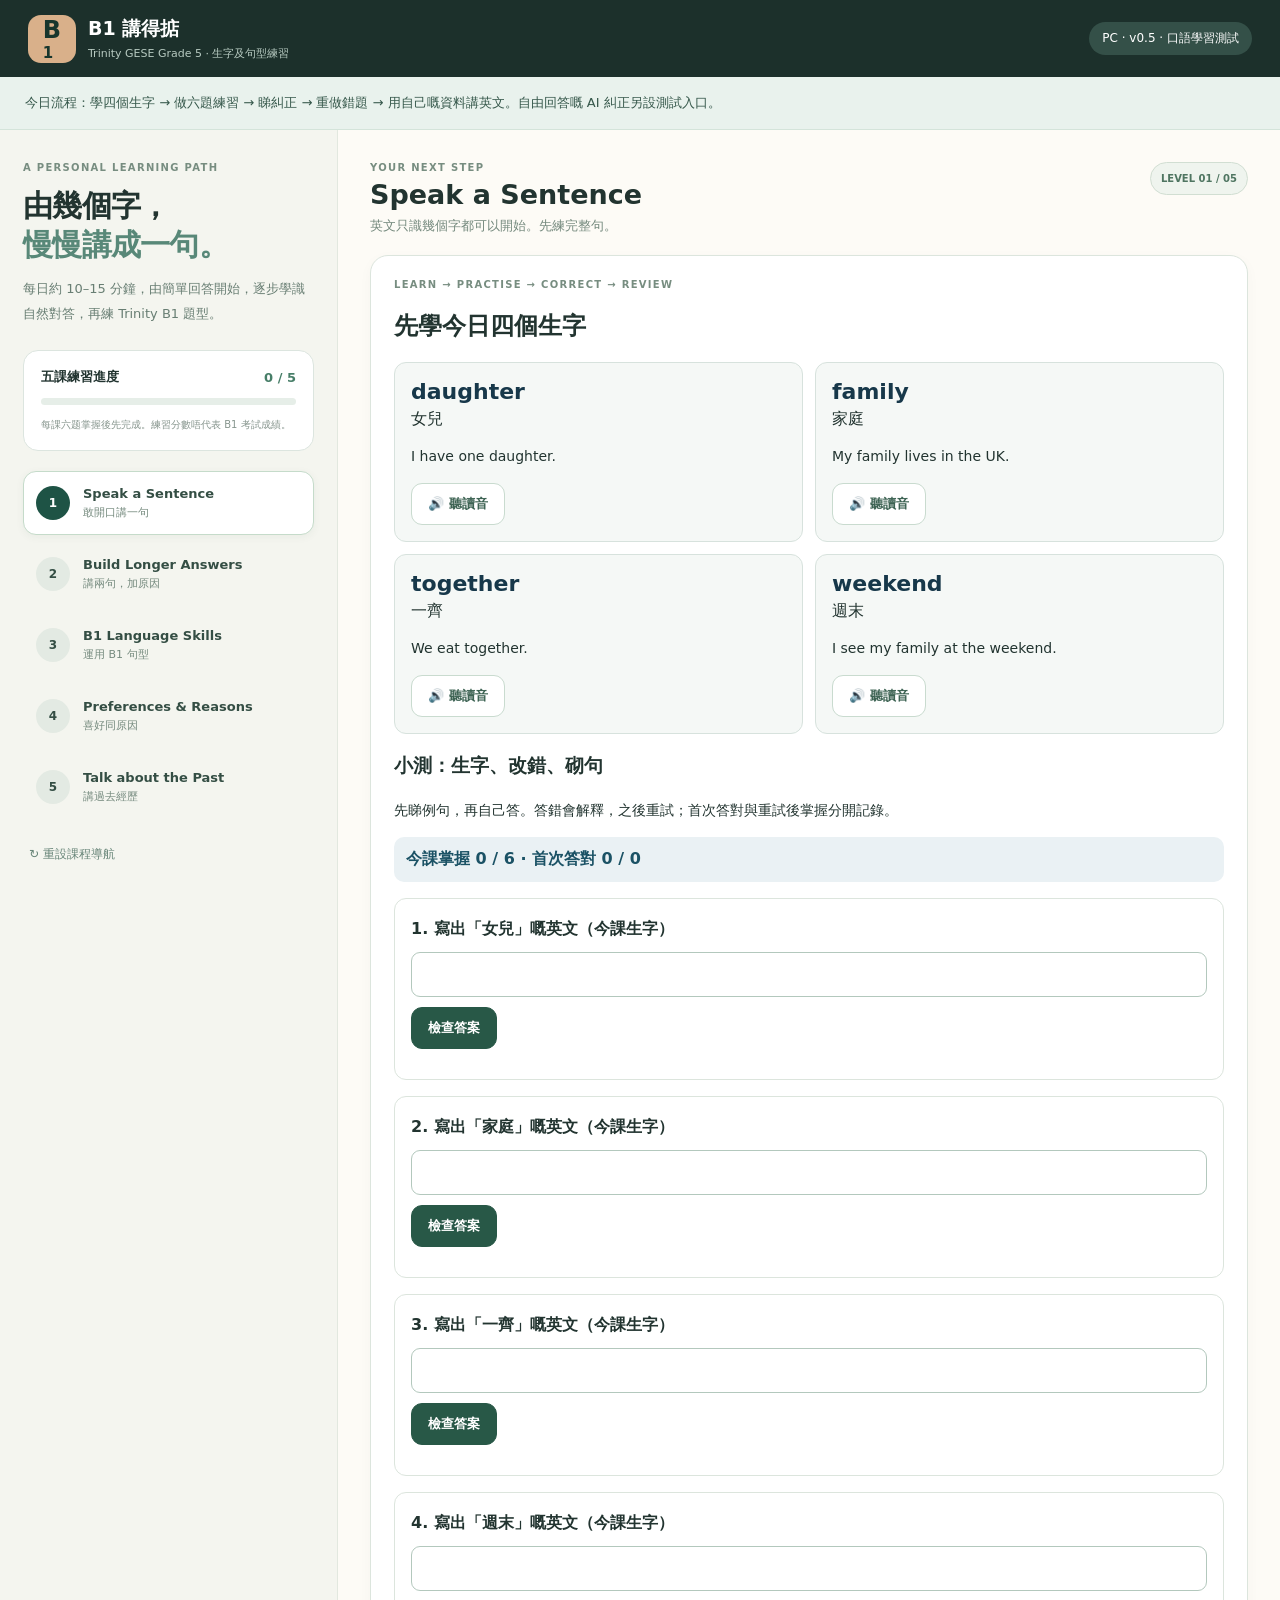
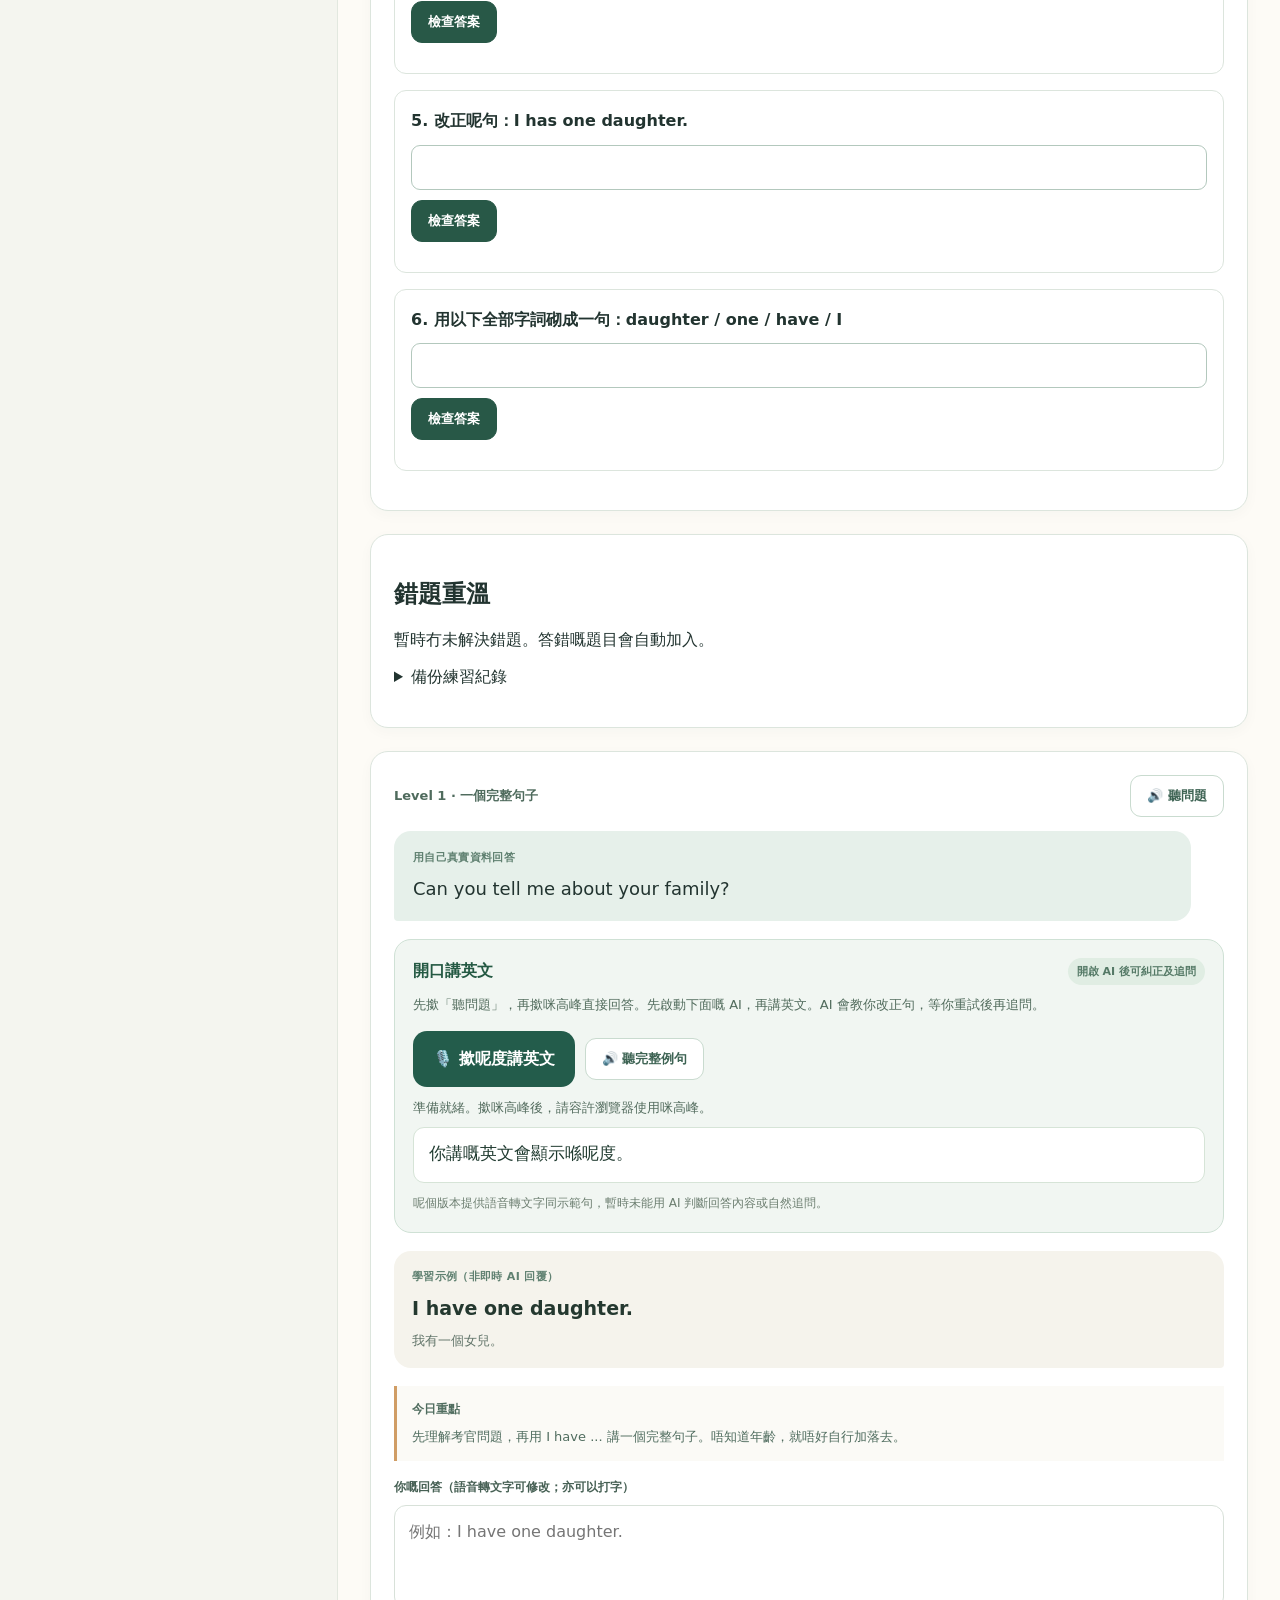
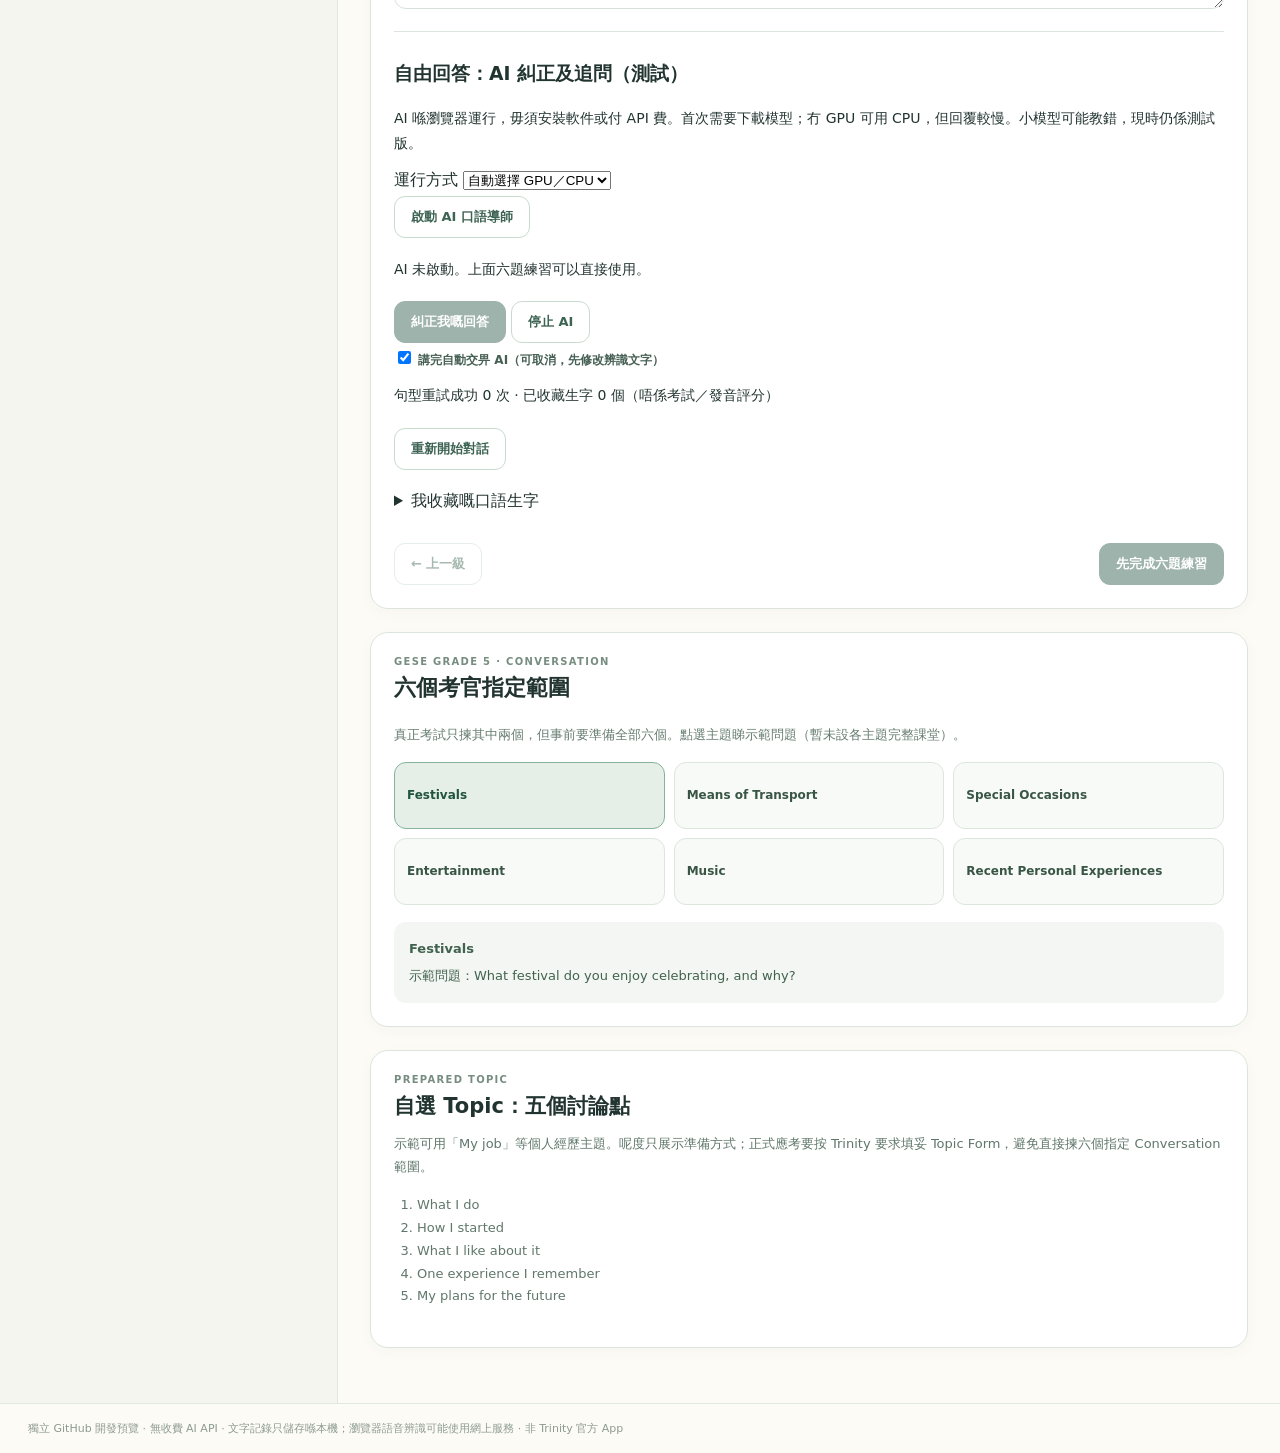
==== commit f6de35a7: "Add CPU browser AI and correction–retry–follow-up oral learning flow" ====
--- a/index.html
+++ b/index.html
@@ -3,11 +3,11 @@
 <head>
 <meta charset="utf-8"><meta name="viewport" content="width=device-width, initial-scale=1"><meta name="theme-color" content="#1c302b">
 <title>B1 講得掂｜生字及句型練習</title>
-<link rel="stylesheet" href="./styles.css?v=0.4">
+<link rel="stylesheet" href="./styles.css?v=0.5">
 </head>
 <body>
 <div class="wrap">
-<header class="top"><div class="brand"><div class="mark">B<span>1</span></div><div><strong>B1 講得掂</strong><small>Trinity GESE Grade 5 · 生字及句型練習</small></div></div><span class="stage-tag">PC · v0.4 · 學習練習</span></header>
+<header class="top"><div class="brand"><div class="mark">B<span>1</span></div><div><strong>B1 講得掂</strong><small>Trinity GESE Grade 5 · 生字及句型練習</small></div></div><span class="stage-tag">PC · v0.5 · 口語學習測試</span></header>
 <div class="banner" role="status">今日流程：學四個生字 → 做六題練習 → 睇糾正 → 重做錯題 → 用自己嘅資料講英文。自由回答嘅 AI 糾正另設測試入口。</div>
 <div class="layout"><aside class="side"><div class="eyebrow">A PERSONAL LEARNING PATH</div><h1>由幾個字，<br><em>慢慢講成一句。</em></h1><p class="explain">每日約 10–15 分鐘，由簡單回答開始，逐步學識自然對答，再練 Trinity B1 題型。</p><div class="progress-box"><div class="progress-top"><strong>五課練習進度</strong><span id="done-count">0 / 5</span></div><div class="bar"><div id="bar-fill"></div></div><small>每課六题掌握後先完成。練習分數唔代表 B1 考試成績。</small></div>
 <nav id="steps" aria-label="五級學習階段"></nav>
@@ -16,20 +16,20 @@
 <section class="card learning-card"><div class="eyebrow">LEARN → PRACTISE → CORRECT → REVIEW</div><h2>先學今日四個生字</h2><div id="vocabulary" class="vocabulary"></div><h3>小測：生字、改錯、砌句</h3><p>先睇例句，再自己答。答錯會解釋，之後重試；首次答對與重試後掌握分開記錄。</p><strong id="learning-score" aria-live="polite"></strong><div id="drills"></div><p id="learning-save" role="status"></p></section>
 <section class="card"><h2>錯題重溫</h2><div id="review-list"></div><details><summary>備份練習紀錄</summary><button id="backup-learning" class="outline" type="button">下載備份</button><label class="memo-label" for="restore-learning">還原練習備份</label><input id="restore-learning" type="file" accept="application/json"></details></section>
 <section class="lesson card"><div class="lesson-head"><span id="lesson-kicker">練習例子</span><button type="button" id="speak" class="outline">🔊 聽問題</button></div><div class="coach"><div class="coach-label">用自己真實資料回答</div><p id="coach-q"></p></div><section class="voice-practice" aria-label="英文口語練習">
-<div class="voice-head"><strong>開口講英文</strong><span class="voice-flag">口語跟讀 · 非 AI 對話</span></div>
-<p class="voice-description">先撳「聽問題」，再撳咪高峰直接回答。成功收音後會顯示你講咗嘅文字，方便同例句比較。</p>
+<div class="voice-head"><strong>開口講英文</strong><span class="voice-flag">開啟 AI 後可糾正及追問</span></div>
+<p class="voice-description">先撳「聽問題」，再撳咪高峰直接回答。先啟動下面嘅 AI，再講英文。AI 會教你改正句，等你重試後再追問。</p>
 <div class="voice-buttons"><button type="button" id="record" class="mic-button" aria-pressed="false">🎙️ 撳呢度講英文</button><button type="button" id="hear-example" class="outline">🔊 聽完整例句</button></div>
 <div id="speech-status" class="speech-status" role="status" aria-live="polite">準備就緒。撳咪高峰後，請容許瀏覽器使用咪高峰。</div>
 <div id="spoken" class="spoken" aria-live="polite">你講嘅英文會顯示喺呢度。</div>
 <div id="speech-feedback" class="speech-feedback">呢個版本提供語音轉文字同示範句，暫時未能用 AI 判斷回答內容或自然追問。</div>
 </section><div class="answer"><div class="answer-label">學習示例（非即時 AI 回覆）</div><p id="example"></p><div id="translation" class="translation"></div></div><div class="tips"><strong>今日重點</strong><p id="tip"></p></div>
 <label class="memo-label" for="memo">你嘅回答（語音轉文字可修改；亦可以打字）</label><textarea id="memo" rows="3" placeholder="例如：I have one daughter."></textarea>
-<section class="ai-coach"><h3>自由回答：AI 糾正及追問（測試）</h3><p>直接喺瀏覽器運行免費模型，首次需要下載大型模型檔案；要有支援 WebGPU 嘅電腦。唔使安裝 Python 或 Ollama。呢個小模型嘅教學質素仍待實測。</p><button id="load-ai" type="button" class="outline">啟動瀏覽器 AI</button><p id="ai-status" role="status">AI 未啟動。上面六題練習可以直接使用。</p><button id="ask-ai" type="button" class="primary" disabled>糾正我嘅回答，再追問</button><button id="restart-ai" type="button" class="outline">重新開始對話</button><div id="ai-result" aria-live="polite"></div></section>
+<section class="ai-coach"><h3>自由回答：AI 糾正及追問（測試）</h3><p>AI 喺瀏覽器運行，毋須安裝軟件或付 API 費。首次需要下載模型；冇 GPU 可用 CPU，但回覆較慢。小模型可能教錯，現時仍係測試版。</p><label for="ai-device">運行方式</label> <select id="ai-device"><option value="auto">自動選擇 GPU／CPU</option><option value="cpu">CPU（毋須 GPU）</option></select><br><button id="load-ai" type="button" class="outline">啟動 AI 口語導師</button><p id="ai-status" role="status">AI 未啟動。上面六題練習可以直接使用。</p><button id="ask-ai" type="button" class="primary" disabled>糾正我嘅回答</button><button id="stop-ai" type="button" class="outline">停止 AI</button><label class="memo-label"><input id="auto-ai" type="checkbox" checked> 講完自動交畀 AI（可取消，先修改辨識文字）</label><p id="oral-score" role="status"></p><button id="restart-ai" type="button" class="outline">重新開始對話</button><div id="ai-result" aria-live="polite"></div><details><summary>我收藏嘅口語生字</summary><div id="saved-words"></div></details></section>
 <div class="lesson-actions"><button type="button" id="prev" class="outline">← 上一級</button><button type="button" id="complete" class="primary">完成今級，下一級 →</button></div></section>
 <section class="topics card"><div class="section-title compact"><div><div class="eyebrow">GESE GRADE 5 · CONVERSATION</div><h2>六個考官指定範圍</h2></div></div><p class="topic-note">真正考試只揀其中兩個，但事前要準備全部六個。點選主題睇示範問題（暫未設各主題完整課堂）。</p><div id="topic-grid" class="topic-grid"></div><div id="topic-detail" class="topic-detail" aria-live="polite"></div></section>
 <section class="card topic-form"><div class="eyebrow">PREPARED TOPIC</div><h2>自選 Topic：五個討論點</h2><p>示範可用「My job」等個人經歷主題。呢度只展示準備方式；正式應考要按 Trinity 要求填妥 Topic Form，避免直接揀六個指定 Conversation 範圍。</p><ol><li>What I do</li><li>How I started</li><li>What I like about it</li><li>One experience I remember</li><li>My plans for the future</li></ol></section>
 </main></div><footer>獨立 GitHub 開發預覽 · 無收費 AI API · 文字記錄只儲存喺本機；瀏覽器語音辨識可能使用網上服務 · 非 Trinity 官方 App</footer></div>
-<script src="./app.js?v=0.4" defer></script>
-<script src="./learning.js?v=0.4" defer></script>
-<script type="module" src="./coach.js?v=0.4"></script>
+<script src="./app.js?v=0.5" defer></script>
+<script src="./learning.js?v=0.5" defer></script>
+<script type="module" src="./coach.js?v=0.5"></script>
 </body></html>
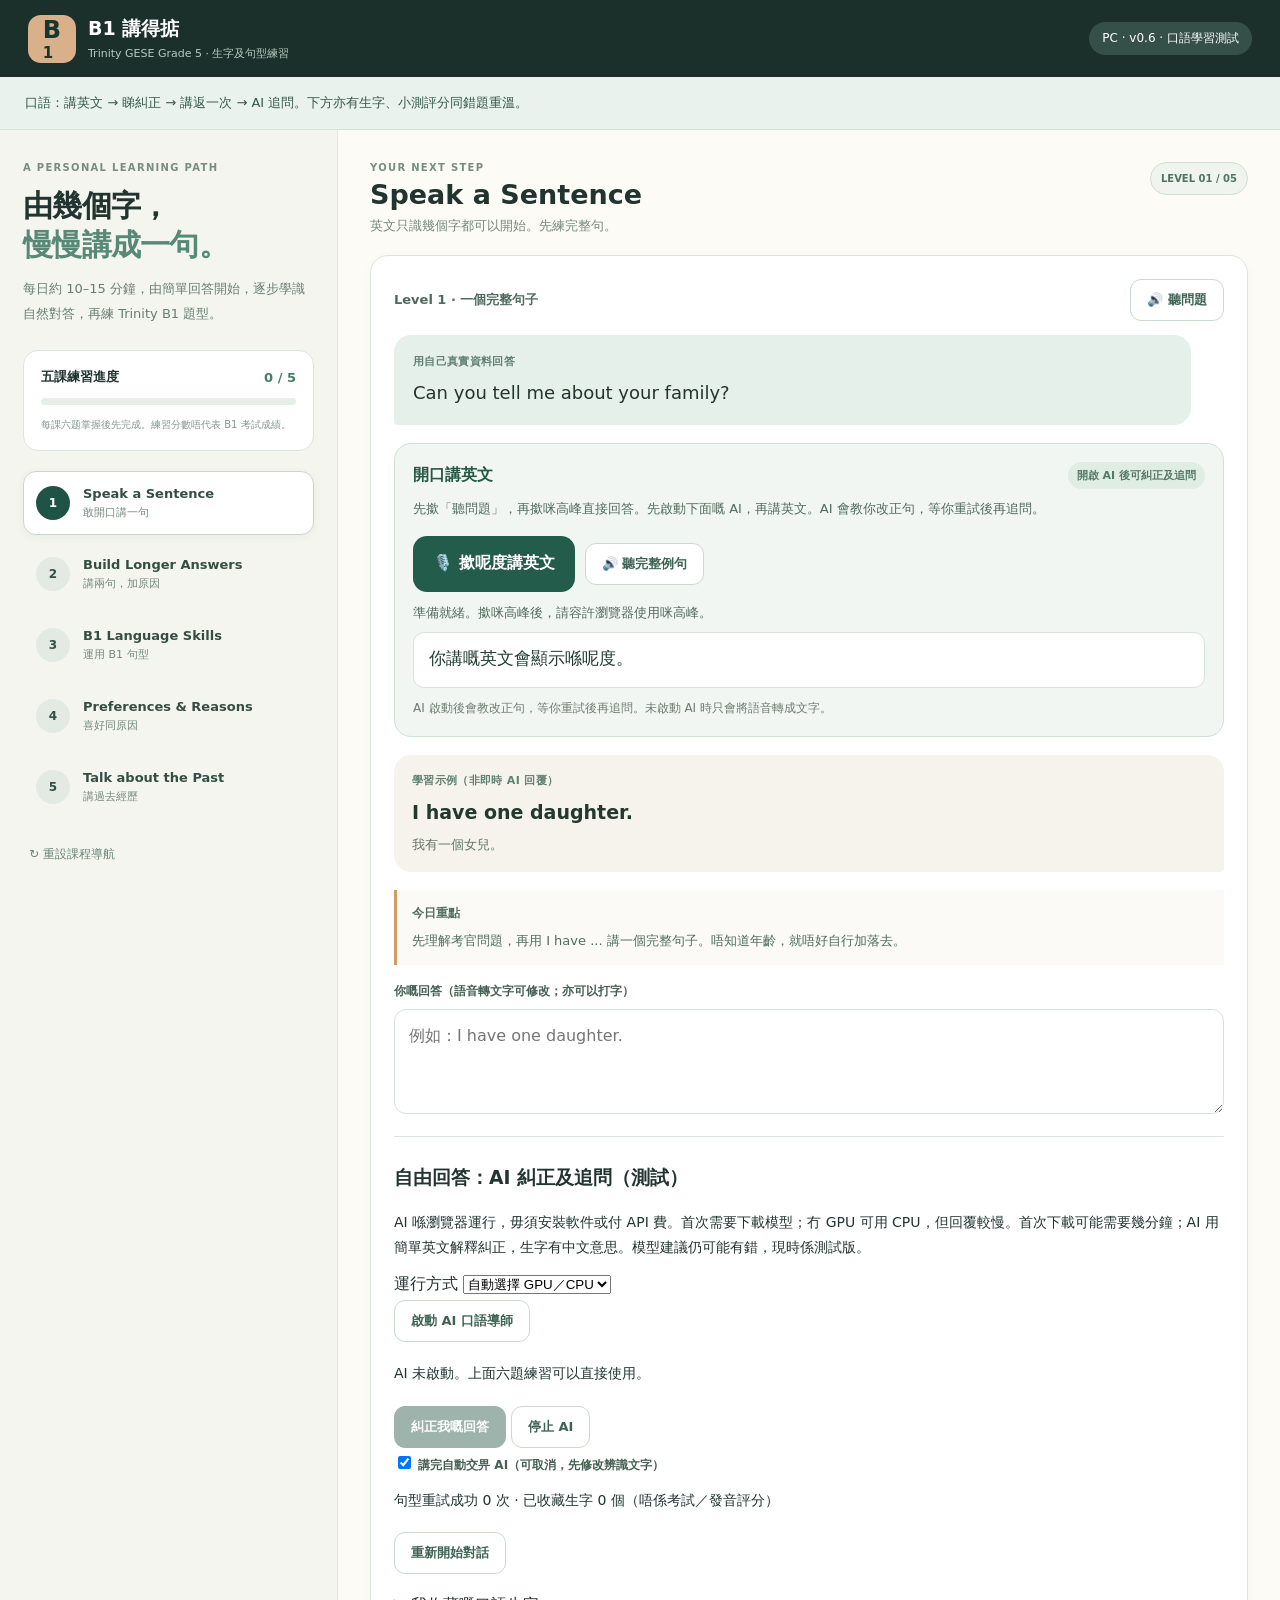
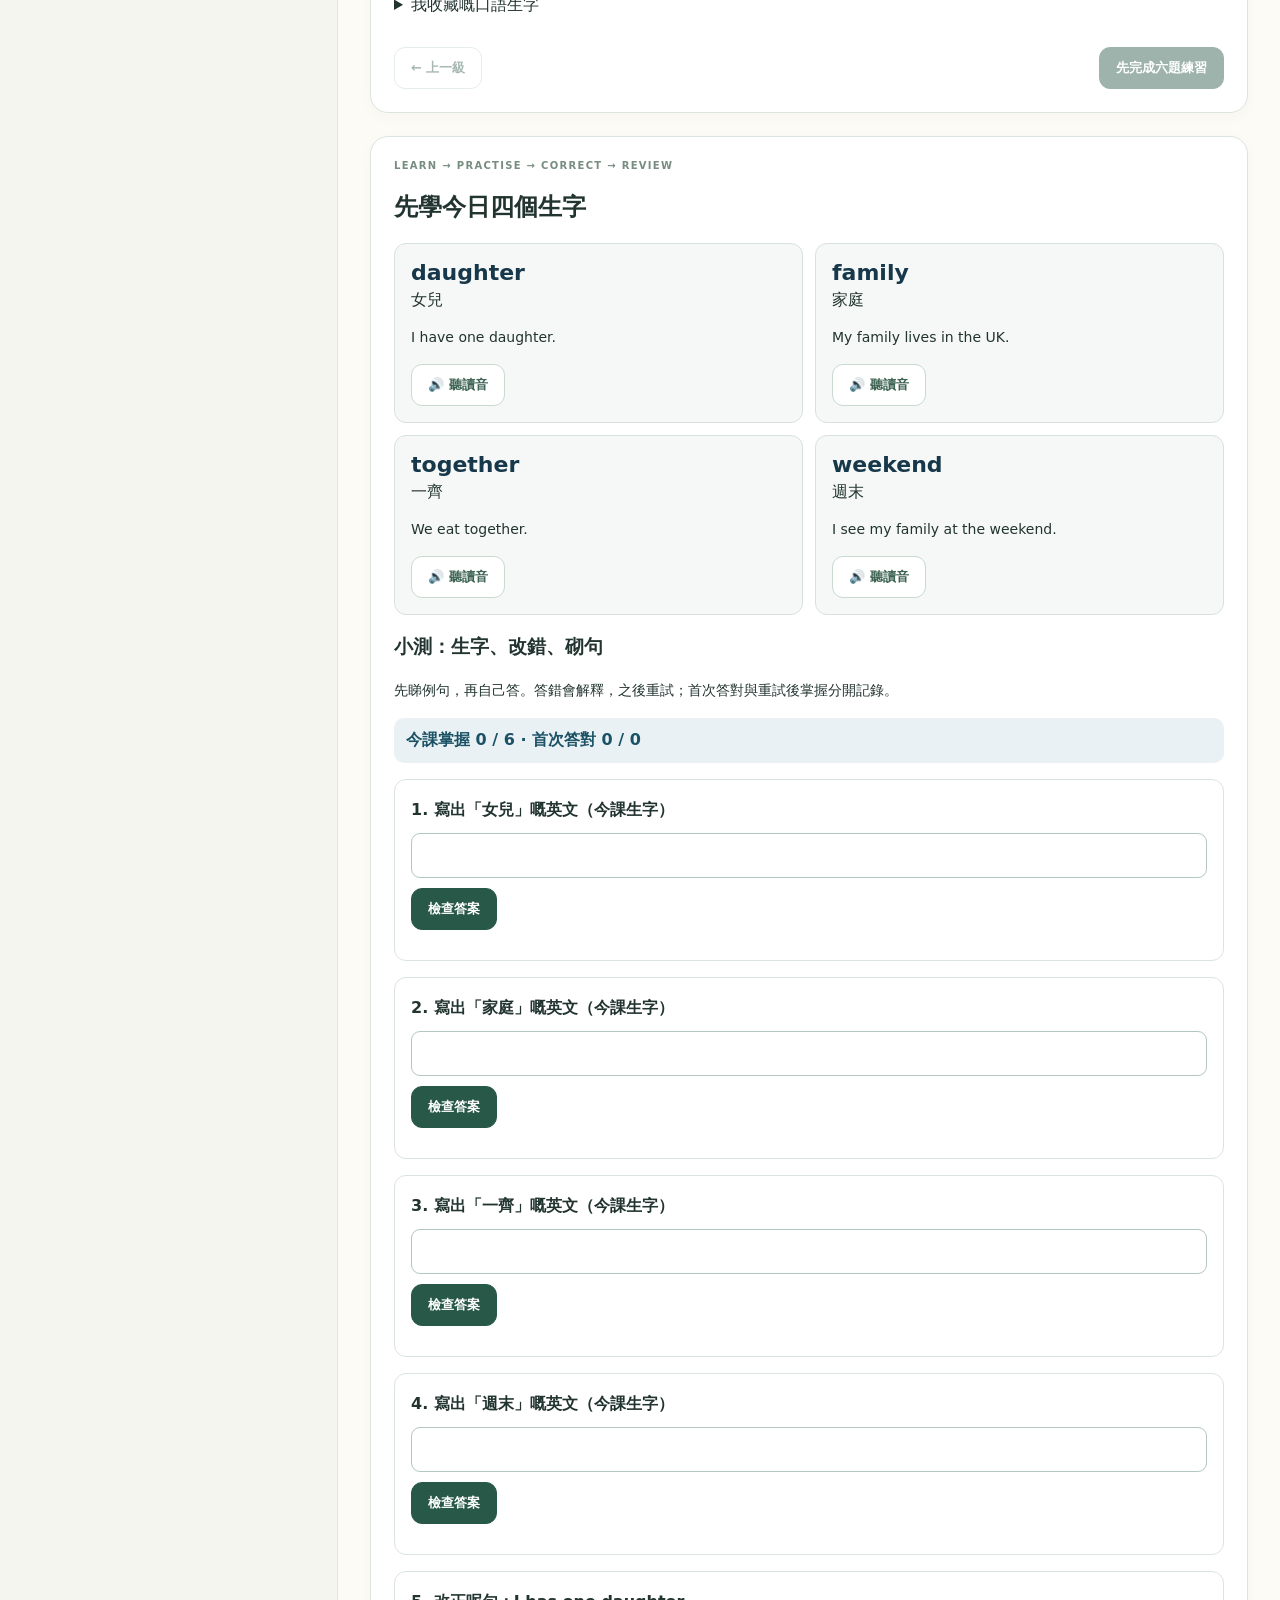
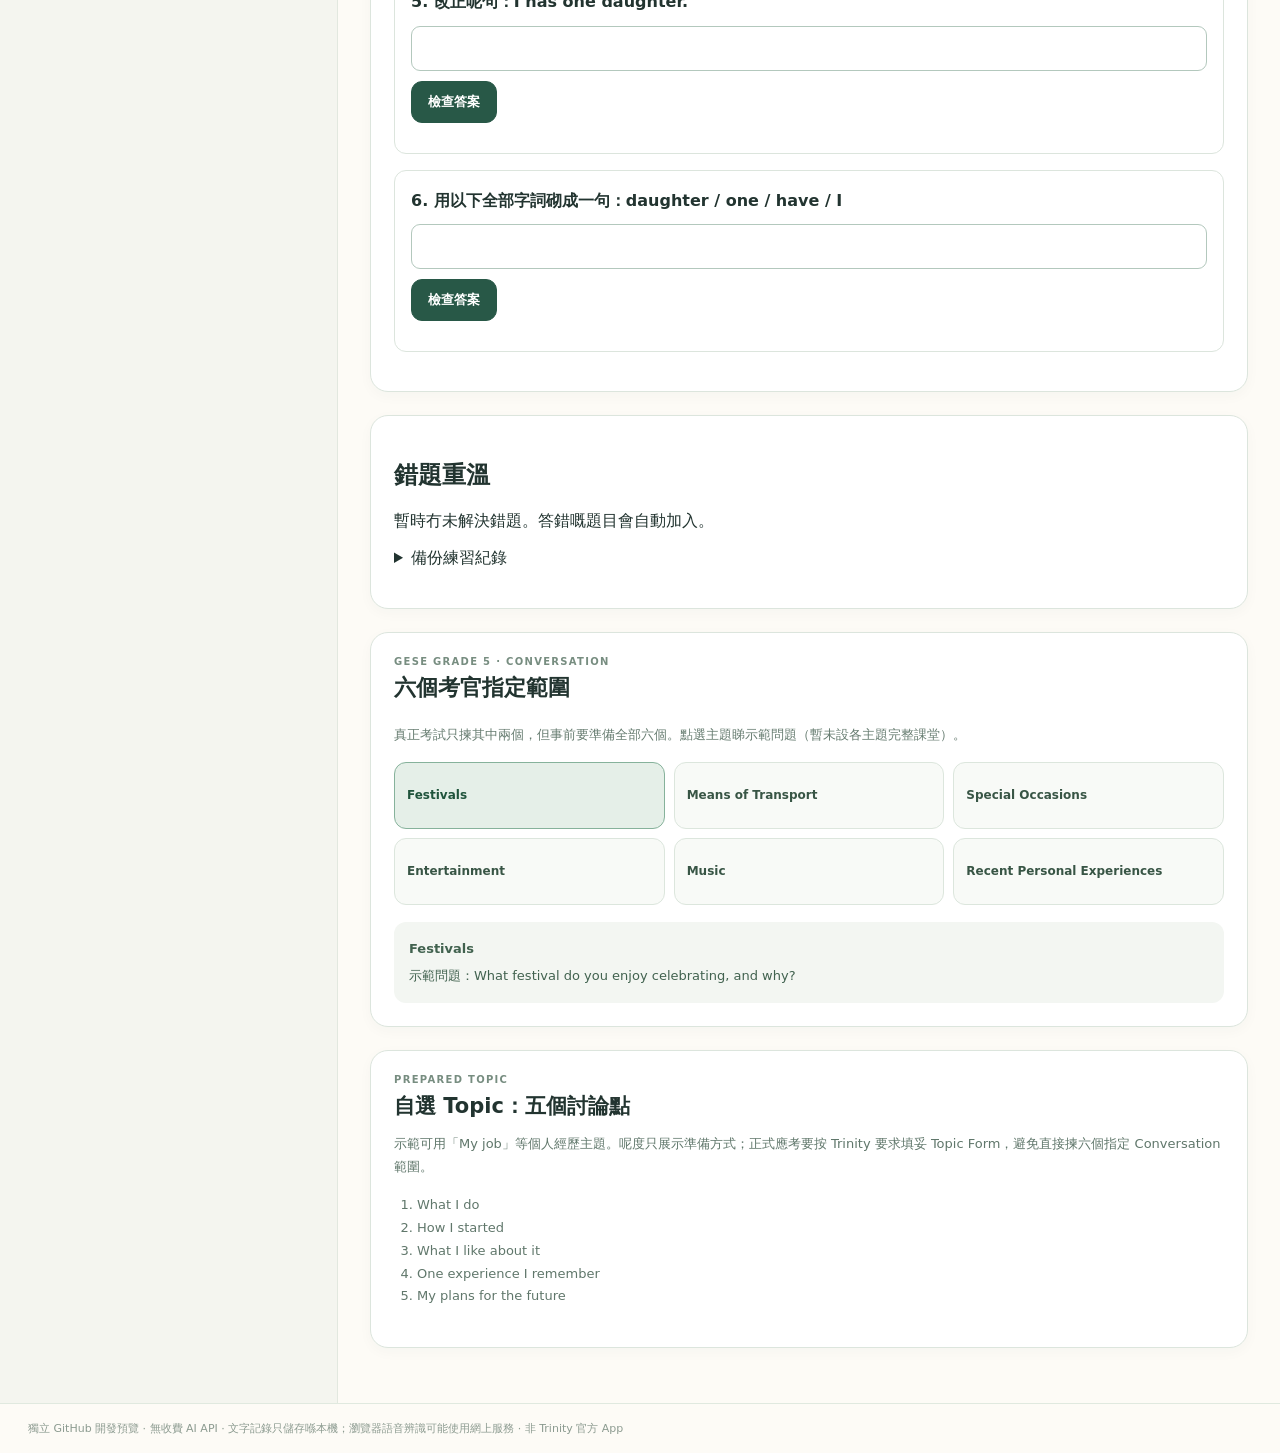
==== commit 55ac68b1: "Use larger CPU model with separate English correction tasks and put speaking first" ====
--- a/index.html
+++ b/index.html
@@ -3,19 +3,17 @@
 <head>
 <meta charset="utf-8"><meta name="viewport" content="width=device-width, initial-scale=1"><meta name="theme-color" content="#1c302b">
 <title>B1 講得掂｜生字及句型練習</title>
-<link rel="stylesheet" href="./styles.css?v=0.5">
+<link rel="stylesheet" href="./styles.css?v=0.6">
 </head>
 <body>
 <div class="wrap">
-<header class="top"><div class="brand"><div class="mark">B<span>1</span></div><div><strong>B1 講得掂</strong><small>Trinity GESE Grade 5 · 生字及句型練習</small></div></div><span class="stage-tag">PC · v0.5 · 口語學習測試</span></header>
-<div class="banner" role="status">今日流程：學四個生字 → 做六題練習 → 睇糾正 → 重做錯題 → 用自己嘅資料講英文。自由回答嘅 AI 糾正另設測試入口。</div>
+<header class="top"><div class="brand"><div class="mark">B<span>1</span></div><div><strong>B1 講得掂</strong><small>Trinity GESE Grade 5 · 生字及句型練習</small></div></div><span class="stage-tag">PC · v0.6 · 口語學習測試</span></header>
+<div class="banner" role="status">口語：講英文 → 睇糾正 → 講返一次 → AI 追問。下方亦有生字、小測評分同錯題重溫。</div>
 <div class="layout"><aside class="side"><div class="eyebrow">A PERSONAL LEARNING PATH</div><h1>由幾個字，<br><em>慢慢講成一句。</em></h1><p class="explain">每日約 10–15 分鐘，由簡單回答開始，逐步學識自然對答，再練 Trinity B1 題型。</p><div class="progress-box"><div class="progress-top"><strong>五課練習進度</strong><span id="done-count">0 / 5</span></div><div class="bar"><div id="bar-fill"></div></div><small>每課六题掌握後先完成。練習分數唔代表 B1 考試成績。</small></div>
 <nav id="steps" aria-label="五級學習階段"></nav>
 <button class="reset" id="reset" type="button">↻ 重設課程導航</button></aside>
 <main class="main"><div class="section-title"><div><div class="eyebrow">YOUR NEXT STEP</div><h2 id="step-title">Speak a Sentence</h2><p id="step-subtitle"></p></div><span class="count-pill" id="step-count">LEVEL 01 / 05</span></div>
-<section class="card learning-card"><div class="eyebrow">LEARN → PRACTISE → CORRECT → REVIEW</div><h2>先學今日四個生字</h2><div id="vocabulary" class="vocabulary"></div><h3>小測：生字、改錯、砌句</h3><p>先睇例句，再自己答。答錯會解釋，之後重試；首次答對與重試後掌握分開記錄。</p><strong id="learning-score" aria-live="polite"></strong><div id="drills"></div><p id="learning-save" role="status"></p></section>
-<section class="card"><h2>錯題重溫</h2><div id="review-list"></div><details><summary>備份練習紀錄</summary><button id="backup-learning" class="outline" type="button">下載備份</button><label class="memo-label" for="restore-learning">還原練習備份</label><input id="restore-learning" type="file" accept="application/json"></details></section>
-<section class="lesson card"><div class="lesson-head"><span id="lesson-kicker">練習例子</span><button type="button" id="speak" class="outline">🔊 聽問題</button></div><div class="coach"><div class="coach-label">用自己真實資料回答</div><p id="coach-q"></p></div><section class="voice-practice" aria-label="英文口語練習">
+<section class="lesson card" id="oral-practice"><div class="lesson-head"><span id="lesson-kicker">練習例子</span><button type="button" id="speak" class="outline">🔊 聽問題</button></div><div class="coach"><div class="coach-label">用自己真實資料回答</div><p id="coach-q"></p></div><section class="voice-practice" aria-label="英文口語練習">
 <div class="voice-head"><strong>開口講英文</strong><span class="voice-flag">開啟 AI 後可糾正及追問</span></div>
 <p class="voice-description">先撳「聽問題」，再撳咪高峰直接回答。先啟動下面嘅 AI，再講英文。AI 會教你改正句，等你重試後再追問。</p>
 <div class="voice-buttons"><button type="button" id="record" class="mic-button" aria-pressed="false">🎙️ 撳呢度講英文</button><button type="button" id="hear-example" class="outline">🔊 聽完整例句</button></div>
@@ -24,12 +22,14 @@
 <div id="speech-feedback" class="speech-feedback">呢個版本提供語音轉文字同示範句，暫時未能用 AI 判斷回答內容或自然追問。</div>
 </section><div class="answer"><div class="answer-label">學習示例（非即時 AI 回覆）</div><p id="example"></p><div id="translation" class="translation"></div></div><div class="tips"><strong>今日重點</strong><p id="tip"></p></div>
 <label class="memo-label" for="memo">你嘅回答（語音轉文字可修改；亦可以打字）</label><textarea id="memo" rows="3" placeholder="例如：I have one daughter."></textarea>
-<section class="ai-coach"><h3>自由回答：AI 糾正及追問（測試）</h3><p>AI 喺瀏覽器運行，毋須安裝軟件或付 API 費。首次需要下載模型；冇 GPU 可用 CPU，但回覆較慢。小模型可能教錯，現時仍係測試版。</p><label for="ai-device">運行方式</label> <select id="ai-device"><option value="auto">自動選擇 GPU／CPU</option><option value="cpu">CPU（毋須 GPU）</option></select><br><button id="load-ai" type="button" class="outline">啟動 AI 口語導師</button><p id="ai-status" role="status">AI 未啟動。上面六題練習可以直接使用。</p><button id="ask-ai" type="button" class="primary" disabled>糾正我嘅回答</button><button id="stop-ai" type="button" class="outline">停止 AI</button><label class="memo-label"><input id="auto-ai" type="checkbox" checked> 講完自動交畀 AI（可取消，先修改辨識文字）</label><p id="oral-score" role="status"></p><button id="restart-ai" type="button" class="outline">重新開始對話</button><div id="ai-result" aria-live="polite"></div><details><summary>我收藏嘅口語生字</summary><div id="saved-words"></div></details></section>
+<section class="ai-coach"><h3>自由回答：AI 糾正及追問（測試）</h3><p>AI 喺瀏覽器運行，毋須安裝軟件或付 API 費。首次需要下載模型；冇 GPU 可用 CPU，但回覆較慢。首次下載可能需要幾分鐘；AI 用簡單英文解釋糾正，生字有中文意思。模型建議仍可能有錯，現時係測試版。</p><label for="ai-device">運行方式</label> <select id="ai-device"><option value="auto">自動選擇 GPU／CPU</option><option value="cpu">CPU（毋須 GPU）</option></select><br><button id="load-ai" type="button" class="outline">啟動 AI 口語導師</button><p id="ai-status" role="status">AI 未啟動。上面六題練習可以直接使用。</p><button id="ask-ai" type="button" class="primary" disabled>糾正我嘅回答</button><button id="stop-ai" type="button" class="outline">停止 AI</button><label class="memo-label"><input id="auto-ai" type="checkbox" checked> 講完自動交畀 AI（可取消，先修改辨識文字）</label><p id="oral-score" role="status"></p><button id="restart-ai" type="button" class="outline">重新開始對話</button><div id="ai-result" aria-live="polite"></div><details><summary>我收藏嘅口語生字</summary><div id="saved-words"></div></details></section>
 <div class="lesson-actions"><button type="button" id="prev" class="outline">← 上一級</button><button type="button" id="complete" class="primary">完成今級，下一級 →</button></div></section>
+<section class="card learning-card"><div class="eyebrow">LEARN → PRACTISE → CORRECT → REVIEW</div><h2>先學今日四個生字</h2><div id="vocabulary" class="vocabulary"></div><h3>小測：生字、改錯、砌句</h3><p>先睇例句，再自己答。答錯會解釋，之後重試；首次答對與重試後掌握分開記錄。</p><strong id="learning-score" aria-live="polite"></strong><div id="drills"></div><p id="learning-save" role="status"></p></section>
+<section class="card"><h2>錯題重溫</h2><div id="review-list"></div><details><summary>備份練習紀錄</summary><button id="backup-learning" class="outline" type="button">下載備份</button><label class="memo-label" for="restore-learning">還原練習備份</label><input id="restore-learning" type="file" accept="application/json"></details></section>
 <section class="topics card"><div class="section-title compact"><div><div class="eyebrow">GESE GRADE 5 · CONVERSATION</div><h2>六個考官指定範圍</h2></div></div><p class="topic-note">真正考試只揀其中兩個，但事前要準備全部六個。點選主題睇示範問題（暫未設各主題完整課堂）。</p><div id="topic-grid" class="topic-grid"></div><div id="topic-detail" class="topic-detail" aria-live="polite"></div></section>
 <section class="card topic-form"><div class="eyebrow">PREPARED TOPIC</div><h2>自選 Topic：五個討論點</h2><p>示範可用「My job」等個人經歷主題。呢度只展示準備方式；正式應考要按 Trinity 要求填妥 Topic Form，避免直接揀六個指定 Conversation 範圍。</p><ol><li>What I do</li><li>How I started</li><li>What I like about it</li><li>One experience I remember</li><li>My plans for the future</li></ol></section>
 </main></div><footer>獨立 GitHub 開發預覽 · 無收費 AI API · 文字記錄只儲存喺本機；瀏覽器語音辨識可能使用網上服務 · 非 Trinity 官方 App</footer></div>
-<script src="./app.js?v=0.5" defer></script>
-<script src="./learning.js?v=0.5" defer></script>
-<script type="module" src="./coach.js?v=0.5"></script>
+<script src="./app.js?v=0.6" defer></script>
+<script src="./learning.js?v=0.6" defer></script>
+<script type="module" src="./coach.js?v=0.6"></script>
 </body></html>
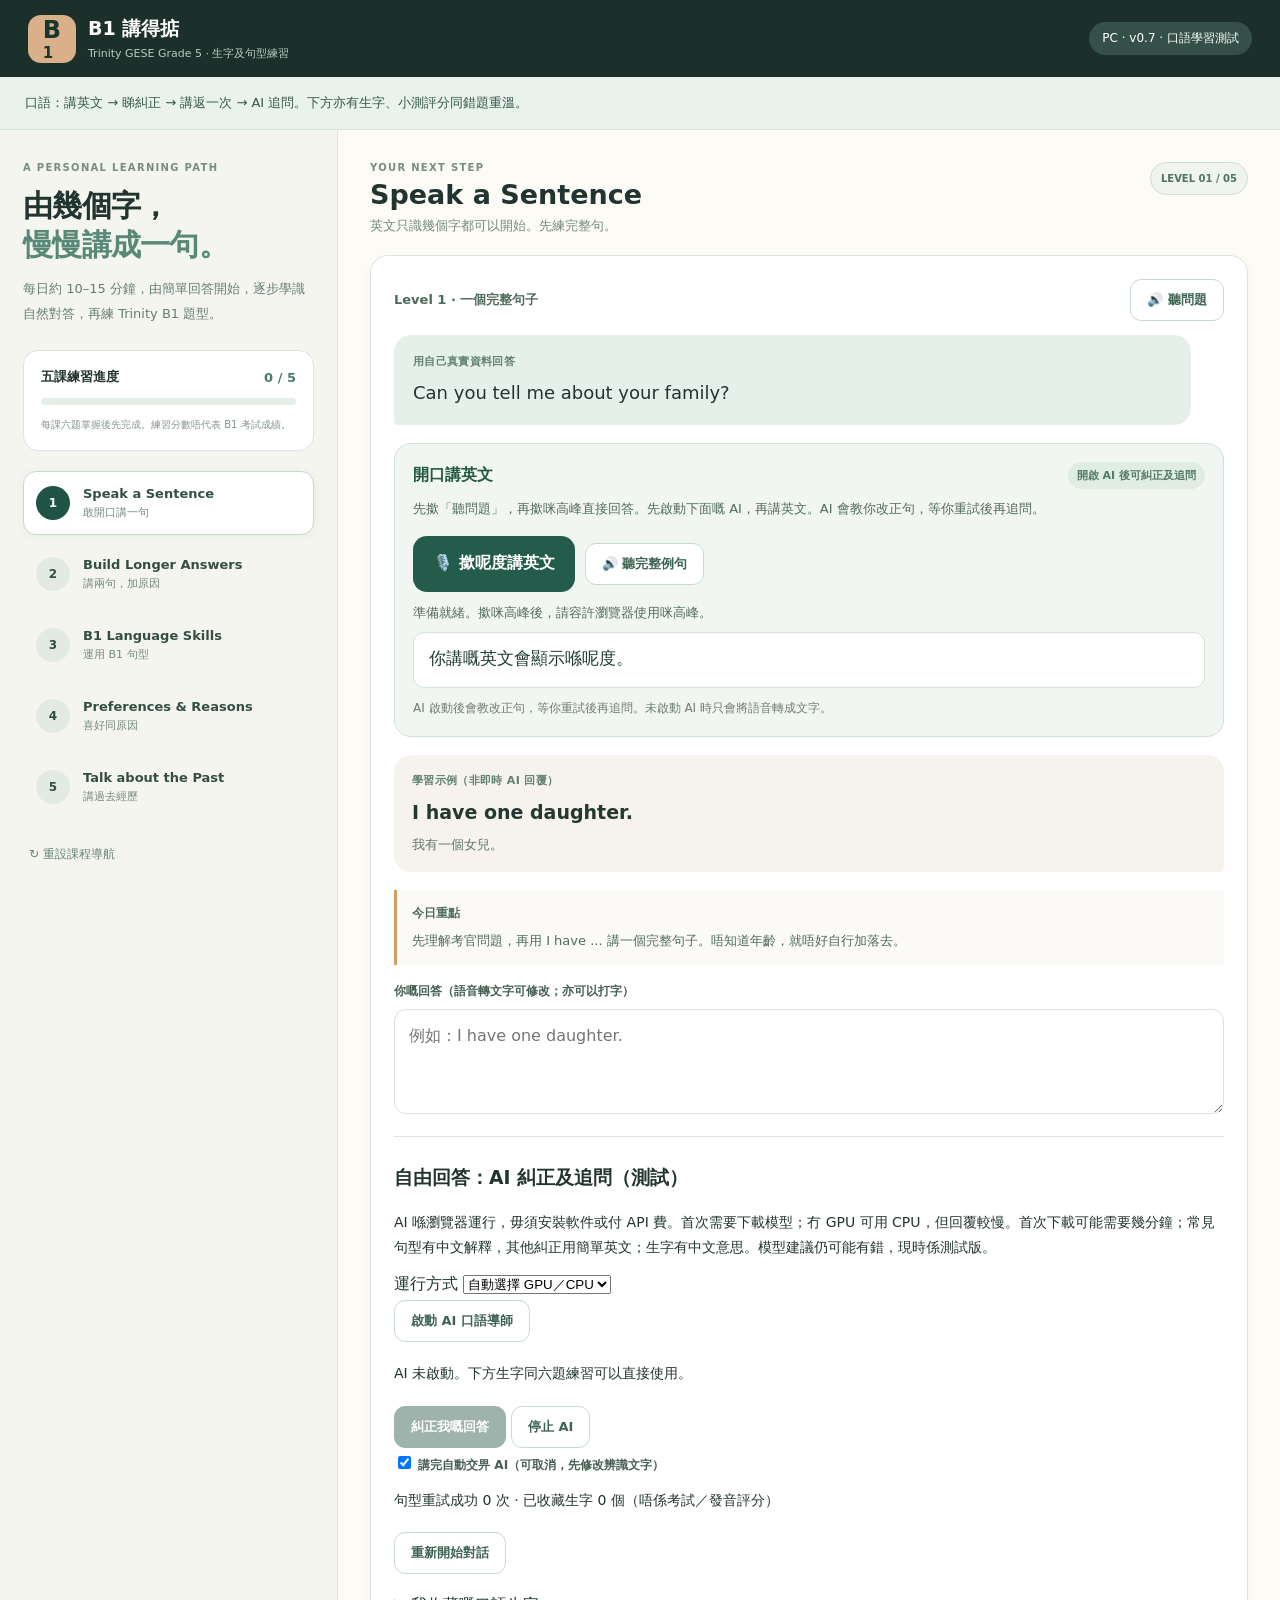
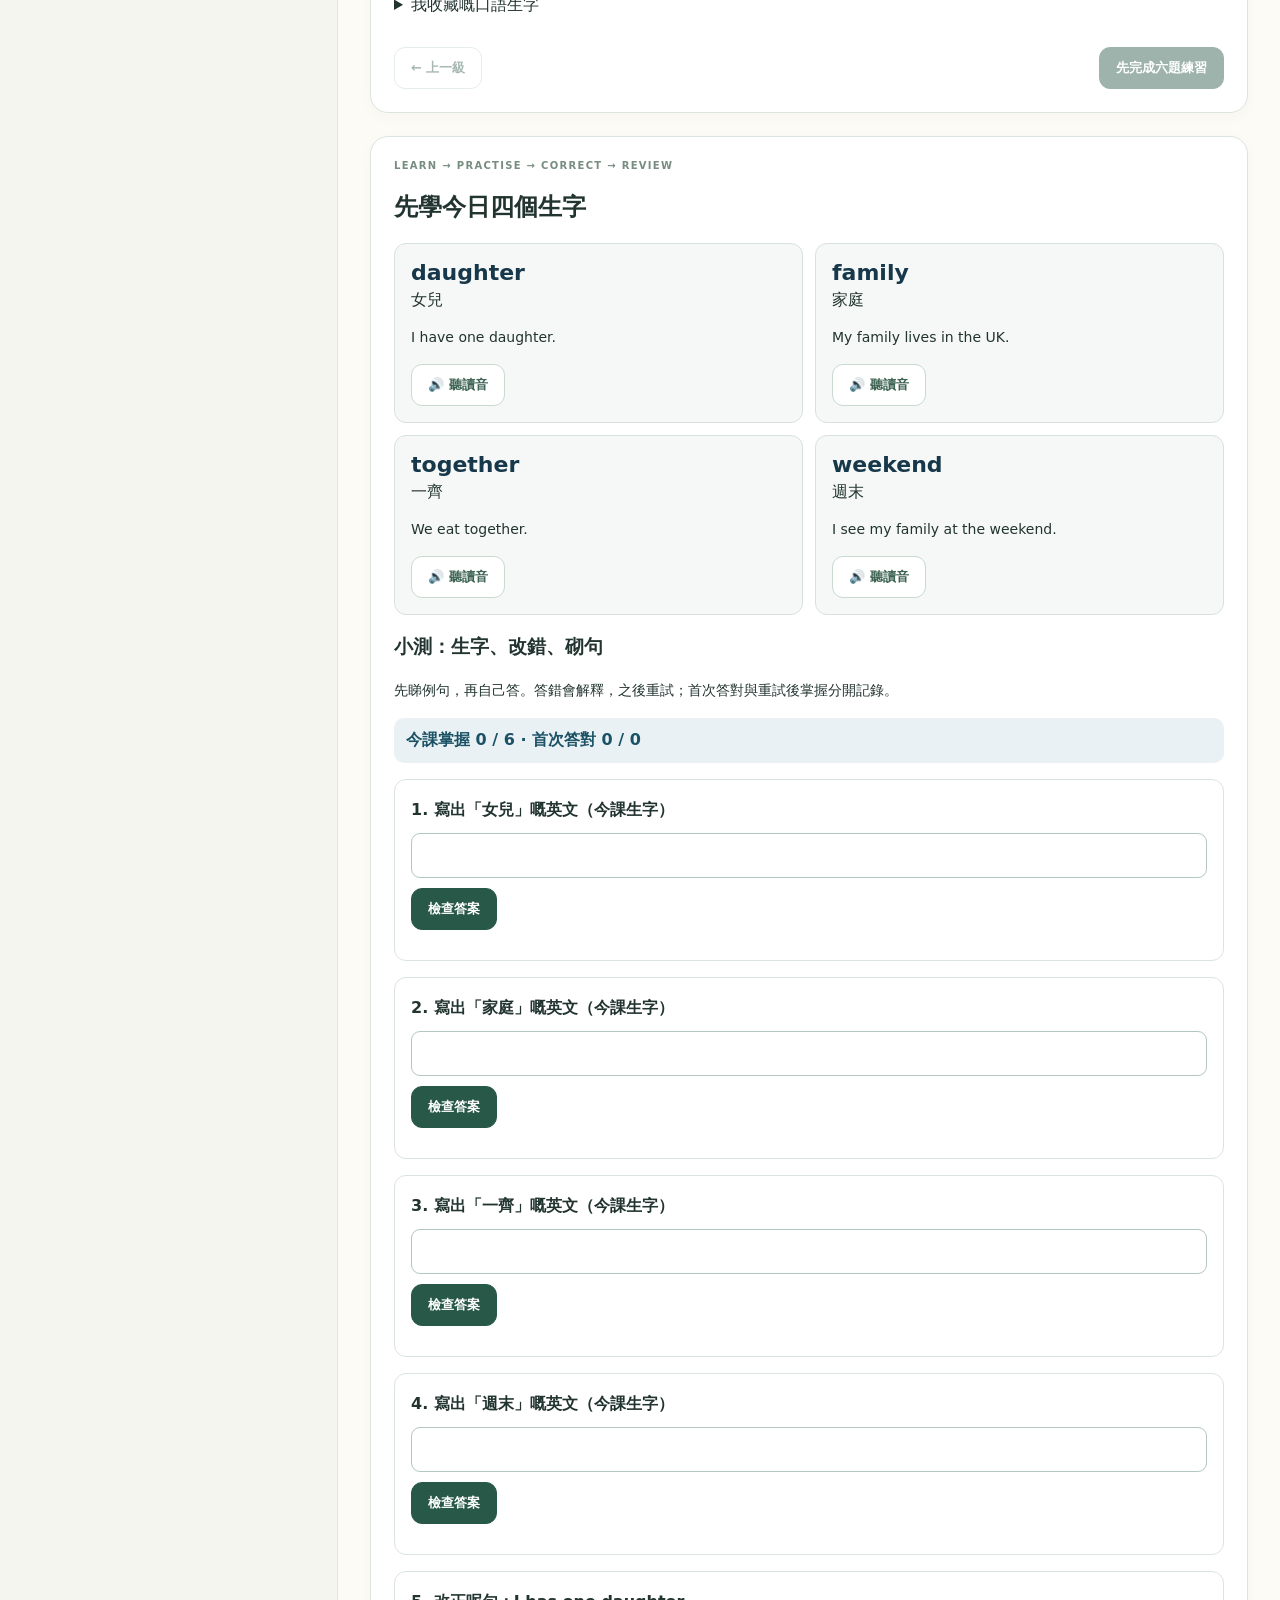
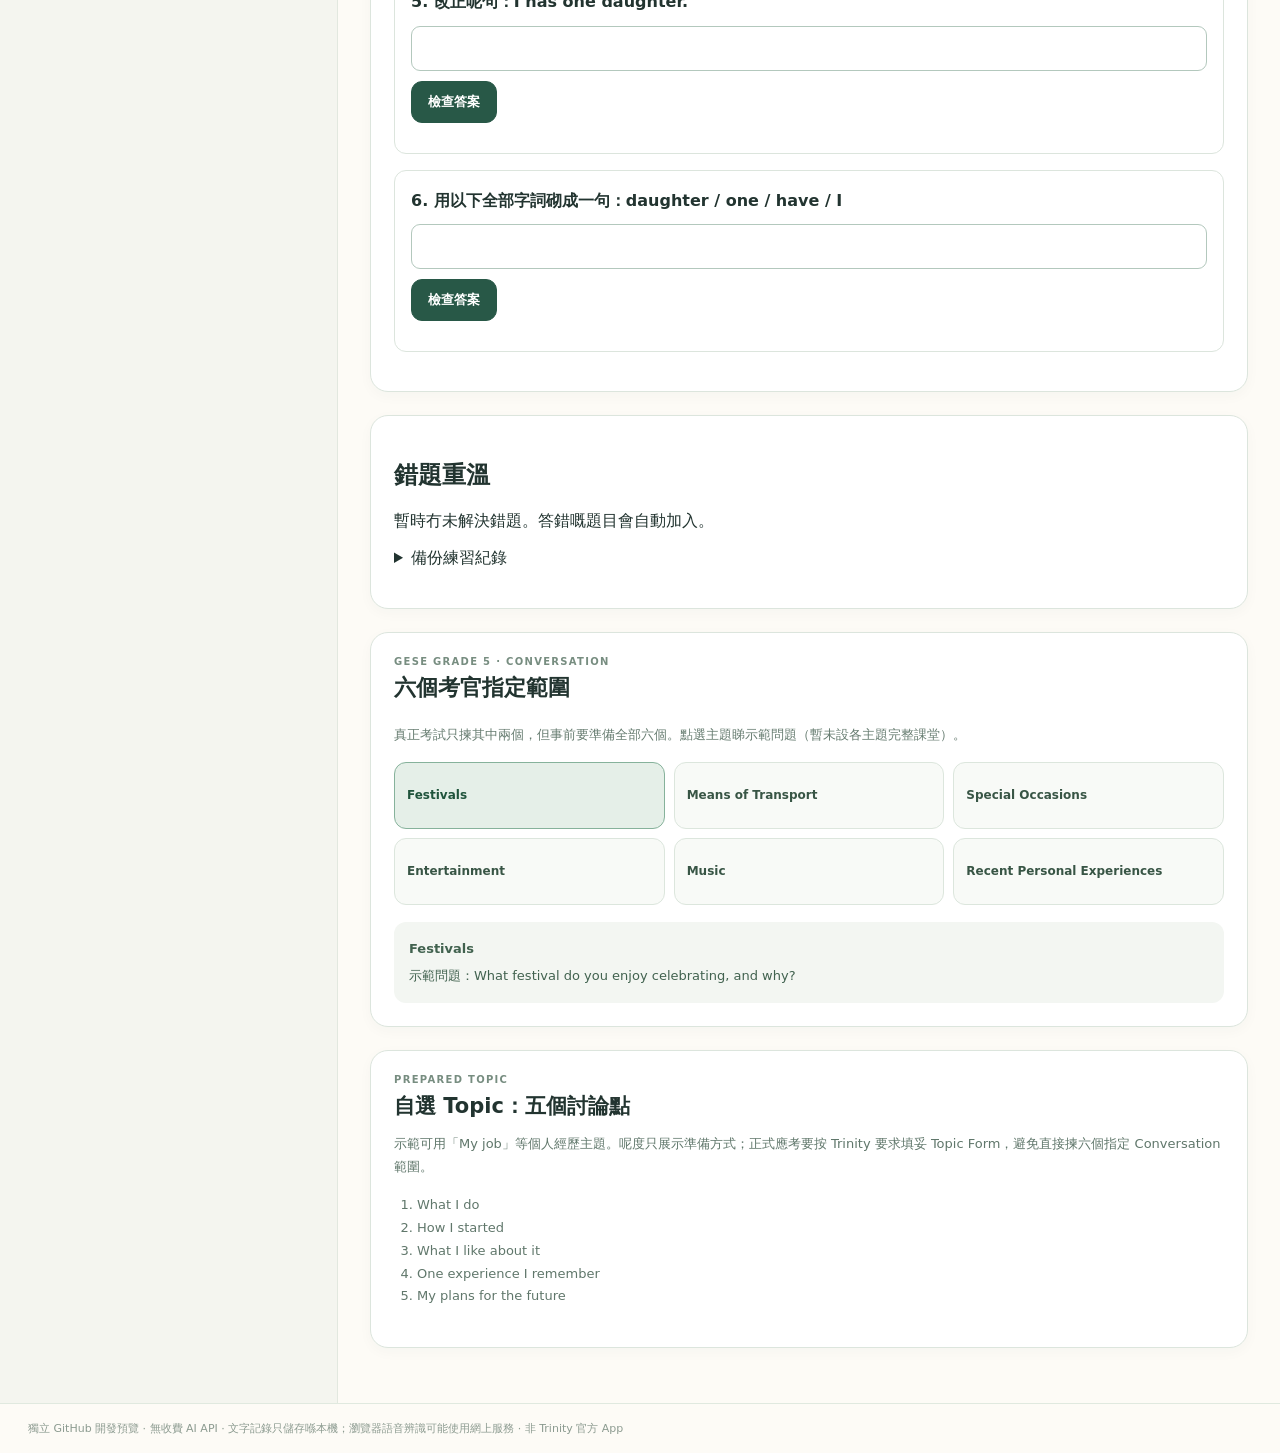
==== commit 2d1a8739: "Reduce CPU AI memory with GGUF; add reviewed grammar and clarification hints" ====
--- a/index.html
+++ b/index.html
@@ -3,11 +3,11 @@
 <head>
 <meta charset="utf-8"><meta name="viewport" content="width=device-width, initial-scale=1"><meta name="theme-color" content="#1c302b">
 <title>B1 講得掂｜生字及句型練習</title>
-<link rel="stylesheet" href="./styles.css?v=0.6">
+<link rel="stylesheet" href="./styles.css?v=0.7">
 </head>
 <body>
 <div class="wrap">
-<header class="top"><div class="brand"><div class="mark">B<span>1</span></div><div><strong>B1 講得掂</strong><small>Trinity GESE Grade 5 · 生字及句型練習</small></div></div><span class="stage-tag">PC · v0.6 · 口語學習測試</span></header>
+<header class="top"><div class="brand"><div class="mark">B<span>1</span></div><div><strong>B1 講得掂</strong><small>Trinity GESE Grade 5 · 生字及句型練習</small></div></div><span class="stage-tag">PC · v0.7 · 口語學習測試</span></header>
 <div class="banner" role="status">口語：講英文 → 睇糾正 → 講返一次 → AI 追問。下方亦有生字、小測評分同錯題重溫。</div>
 <div class="layout"><aside class="side"><div class="eyebrow">A PERSONAL LEARNING PATH</div><h1>由幾個字，<br><em>慢慢講成一句。</em></h1><p class="explain">每日約 10–15 分鐘，由簡單回答開始，逐步學識自然對答，再練 Trinity B1 題型。</p><div class="progress-box"><div class="progress-top"><strong>五課練習進度</strong><span id="done-count">0 / 5</span></div><div class="bar"><div id="bar-fill"></div></div><small>每課六题掌握後先完成。練習分數唔代表 B1 考試成績。</small></div>
 <nav id="steps" aria-label="五級學習階段"></nav>
@@ -22,14 +22,14 @@
 <div id="speech-feedback" class="speech-feedback">呢個版本提供語音轉文字同示範句，暫時未能用 AI 判斷回答內容或自然追問。</div>
 </section><div class="answer"><div class="answer-label">學習示例（非即時 AI 回覆）</div><p id="example"></p><div id="translation" class="translation"></div></div><div class="tips"><strong>今日重點</strong><p id="tip"></p></div>
 <label class="memo-label" for="memo">你嘅回答（語音轉文字可修改；亦可以打字）</label><textarea id="memo" rows="3" placeholder="例如：I have one daughter."></textarea>
-<section class="ai-coach"><h3>自由回答：AI 糾正及追問（測試）</h3><p>AI 喺瀏覽器運行，毋須安裝軟件或付 API 費。首次需要下載模型；冇 GPU 可用 CPU，但回覆較慢。首次下載可能需要幾分鐘；AI 用簡單英文解釋糾正，生字有中文意思。模型建議仍可能有錯，現時係測試版。</p><label for="ai-device">運行方式</label> <select id="ai-device"><option value="auto">自動選擇 GPU／CPU</option><option value="cpu">CPU（毋須 GPU）</option></select><br><button id="load-ai" type="button" class="outline">啟動 AI 口語導師</button><p id="ai-status" role="status">AI 未啟動。上面六題練習可以直接使用。</p><button id="ask-ai" type="button" class="primary" disabled>糾正我嘅回答</button><button id="stop-ai" type="button" class="outline">停止 AI</button><label class="memo-label"><input id="auto-ai" type="checkbox" checked> 講完自動交畀 AI（可取消，先修改辨識文字）</label><p id="oral-score" role="status"></p><button id="restart-ai" type="button" class="outline">重新開始對話</button><div id="ai-result" aria-live="polite"></div><details><summary>我收藏嘅口語生字</summary><div id="saved-words"></div></details></section>
+<section class="ai-coach"><h3>自由回答：AI 糾正及追問（測試）</h3><p>AI 喺瀏覽器運行，毋須安裝軟件或付 API 費。首次需要下載模型；冇 GPU 可用 CPU，但回覆較慢。首次下載可能需要幾分鐘；常見句型有中文解釋，其他糾正用簡單英文；生字有中文意思。模型建議仍可能有錯，現時係測試版。</p><label for="ai-device">運行方式</label> <select id="ai-device"><option value="auto">自動選擇 GPU／CPU</option><option value="cpu">CPU（毋須 GPU）</option></select><br><button id="load-ai" type="button" class="outline">啟動 AI 口語導師</button><p id="ai-status" role="status">AI 未啟動。下方生字同六題練習可以直接使用。</p><button id="ask-ai" type="button" class="primary" disabled>糾正我嘅回答</button><button id="stop-ai" type="button" class="outline">停止 AI</button><label class="memo-label"><input id="auto-ai" type="checkbox" checked> 講完自動交畀 AI（可取消，先修改辨識文字）</label><p id="oral-score" role="status"></p><button id="restart-ai" type="button" class="outline">重新開始對話</button><div id="ai-result" aria-live="polite"></div><details><summary>我收藏嘅口語生字</summary><div id="saved-words"></div></details></section>
 <div class="lesson-actions"><button type="button" id="prev" class="outline">← 上一級</button><button type="button" id="complete" class="primary">完成今級，下一級 →</button></div></section>
 <section class="card learning-card"><div class="eyebrow">LEARN → PRACTISE → CORRECT → REVIEW</div><h2>先學今日四個生字</h2><div id="vocabulary" class="vocabulary"></div><h3>小測：生字、改錯、砌句</h3><p>先睇例句，再自己答。答錯會解釋，之後重試；首次答對與重試後掌握分開記錄。</p><strong id="learning-score" aria-live="polite"></strong><div id="drills"></div><p id="learning-save" role="status"></p></section>
 <section class="card"><h2>錯題重溫</h2><div id="review-list"></div><details><summary>備份練習紀錄</summary><button id="backup-learning" class="outline" type="button">下載備份</button><label class="memo-label" for="restore-learning">還原練習備份</label><input id="restore-learning" type="file" accept="application/json"></details></section>
 <section class="topics card"><div class="section-title compact"><div><div class="eyebrow">GESE GRADE 5 · CONVERSATION</div><h2>六個考官指定範圍</h2></div></div><p class="topic-note">真正考試只揀其中兩個，但事前要準備全部六個。點選主題睇示範問題（暫未設各主題完整課堂）。</p><div id="topic-grid" class="topic-grid"></div><div id="topic-detail" class="topic-detail" aria-live="polite"></div></section>
 <section class="card topic-form"><div class="eyebrow">PREPARED TOPIC</div><h2>自選 Topic：五個討論點</h2><p>示範可用「My job」等個人經歷主題。呢度只展示準備方式；正式應考要按 Trinity 要求填妥 Topic Form，避免直接揀六個指定 Conversation 範圍。</p><ol><li>What I do</li><li>How I started</li><li>What I like about it</li><li>One experience I remember</li><li>My plans for the future</li></ol></section>
 </main></div><footer>獨立 GitHub 開發預覽 · 無收費 AI API · 文字記錄只儲存喺本機；瀏覽器語音辨識可能使用網上服務 · 非 Trinity 官方 App</footer></div>
-<script src="./app.js?v=0.6" defer></script>
-<script src="./learning.js?v=0.6" defer></script>
-<script type="module" src="./coach.js?v=0.6"></script>
+<script src="./app.js?v=0.7" defer></script>
+<script src="./learning.js?v=0.7" defer></script>
+<script type="module" src="./coach.js?v=0.7"></script>
 </body></html>
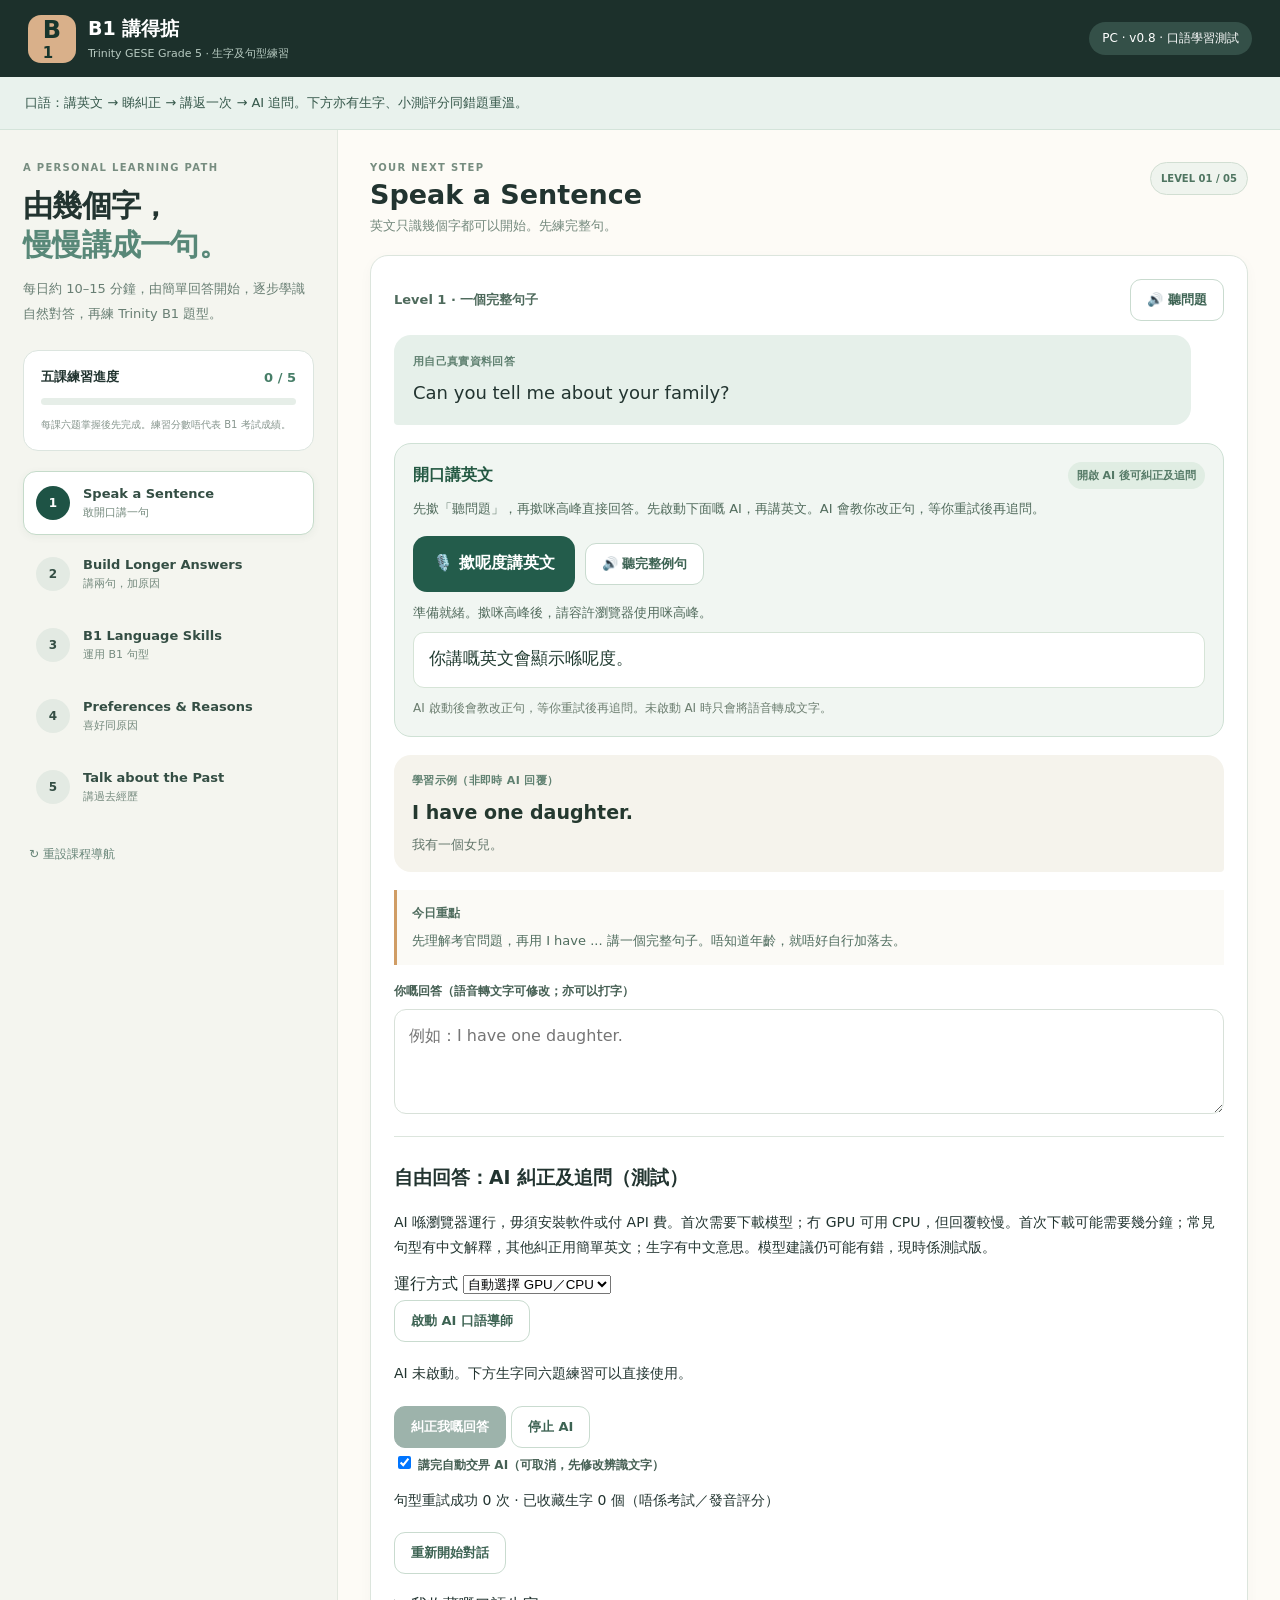
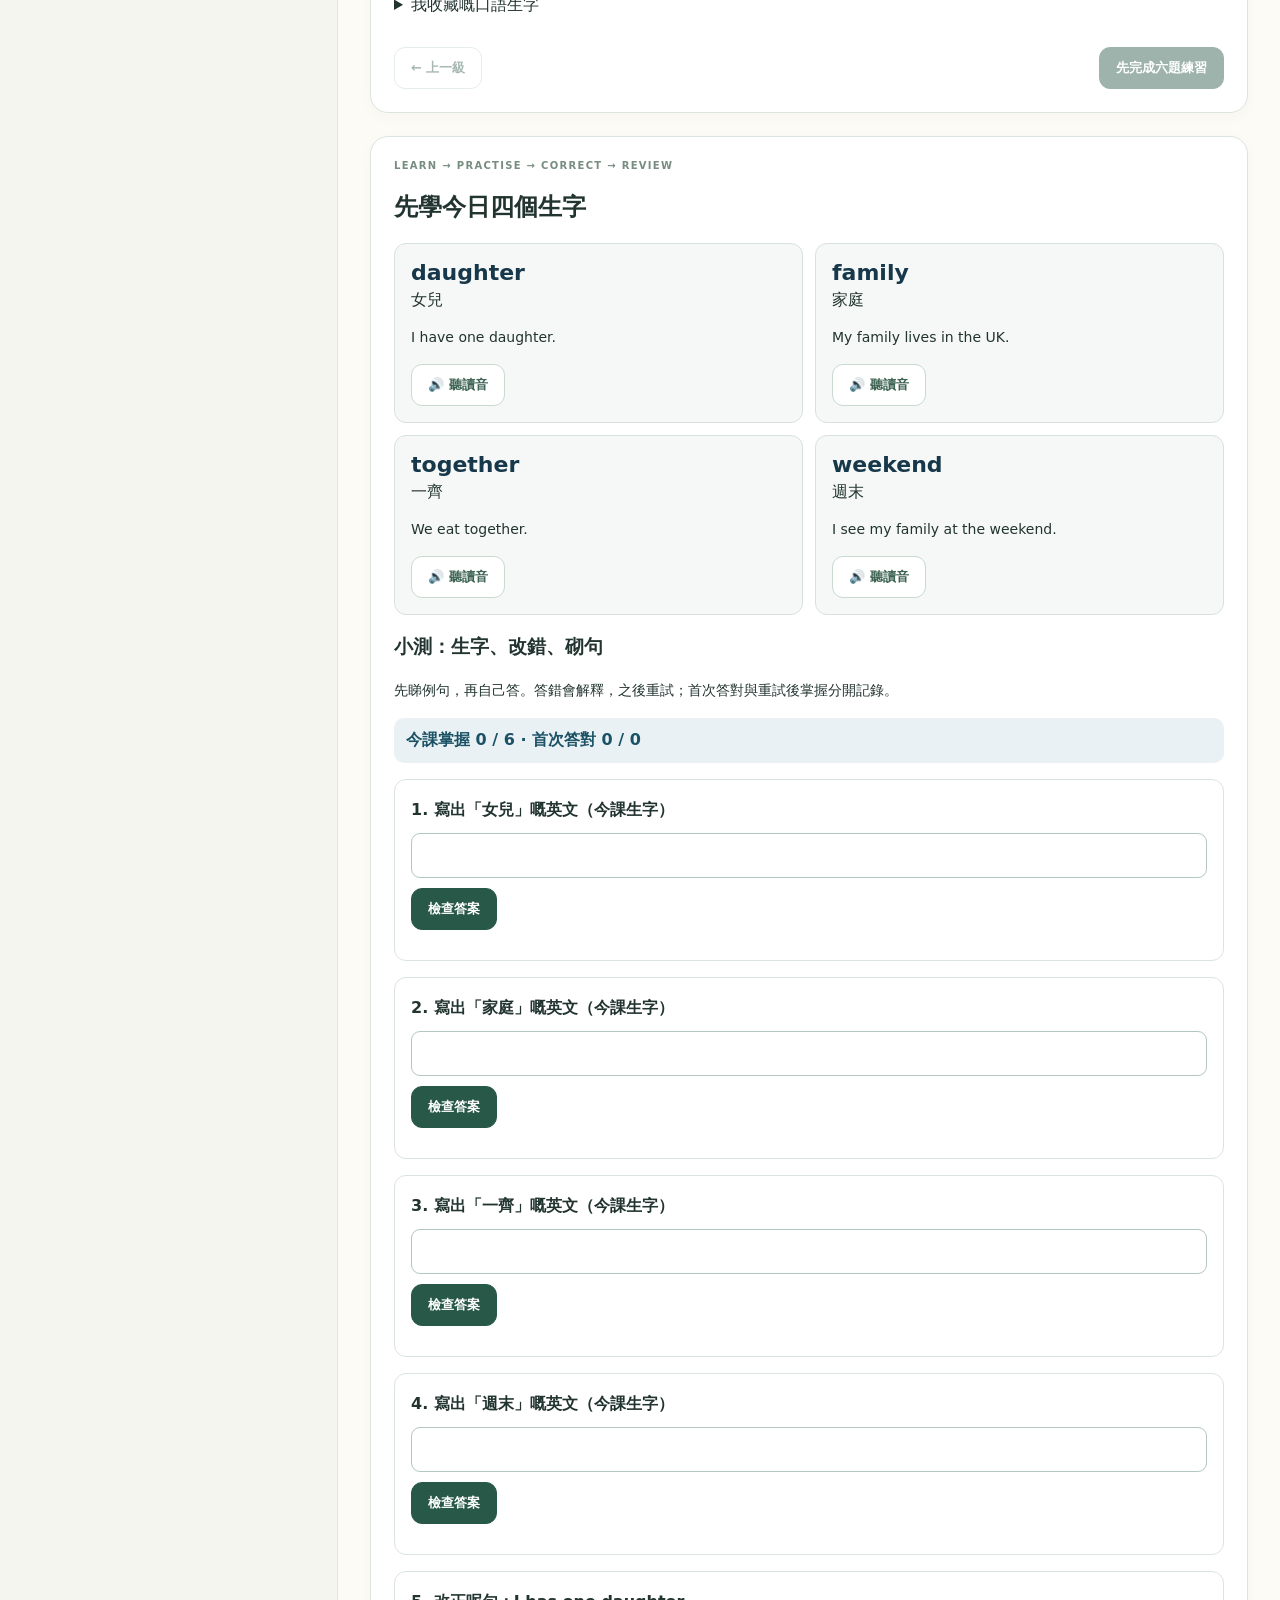
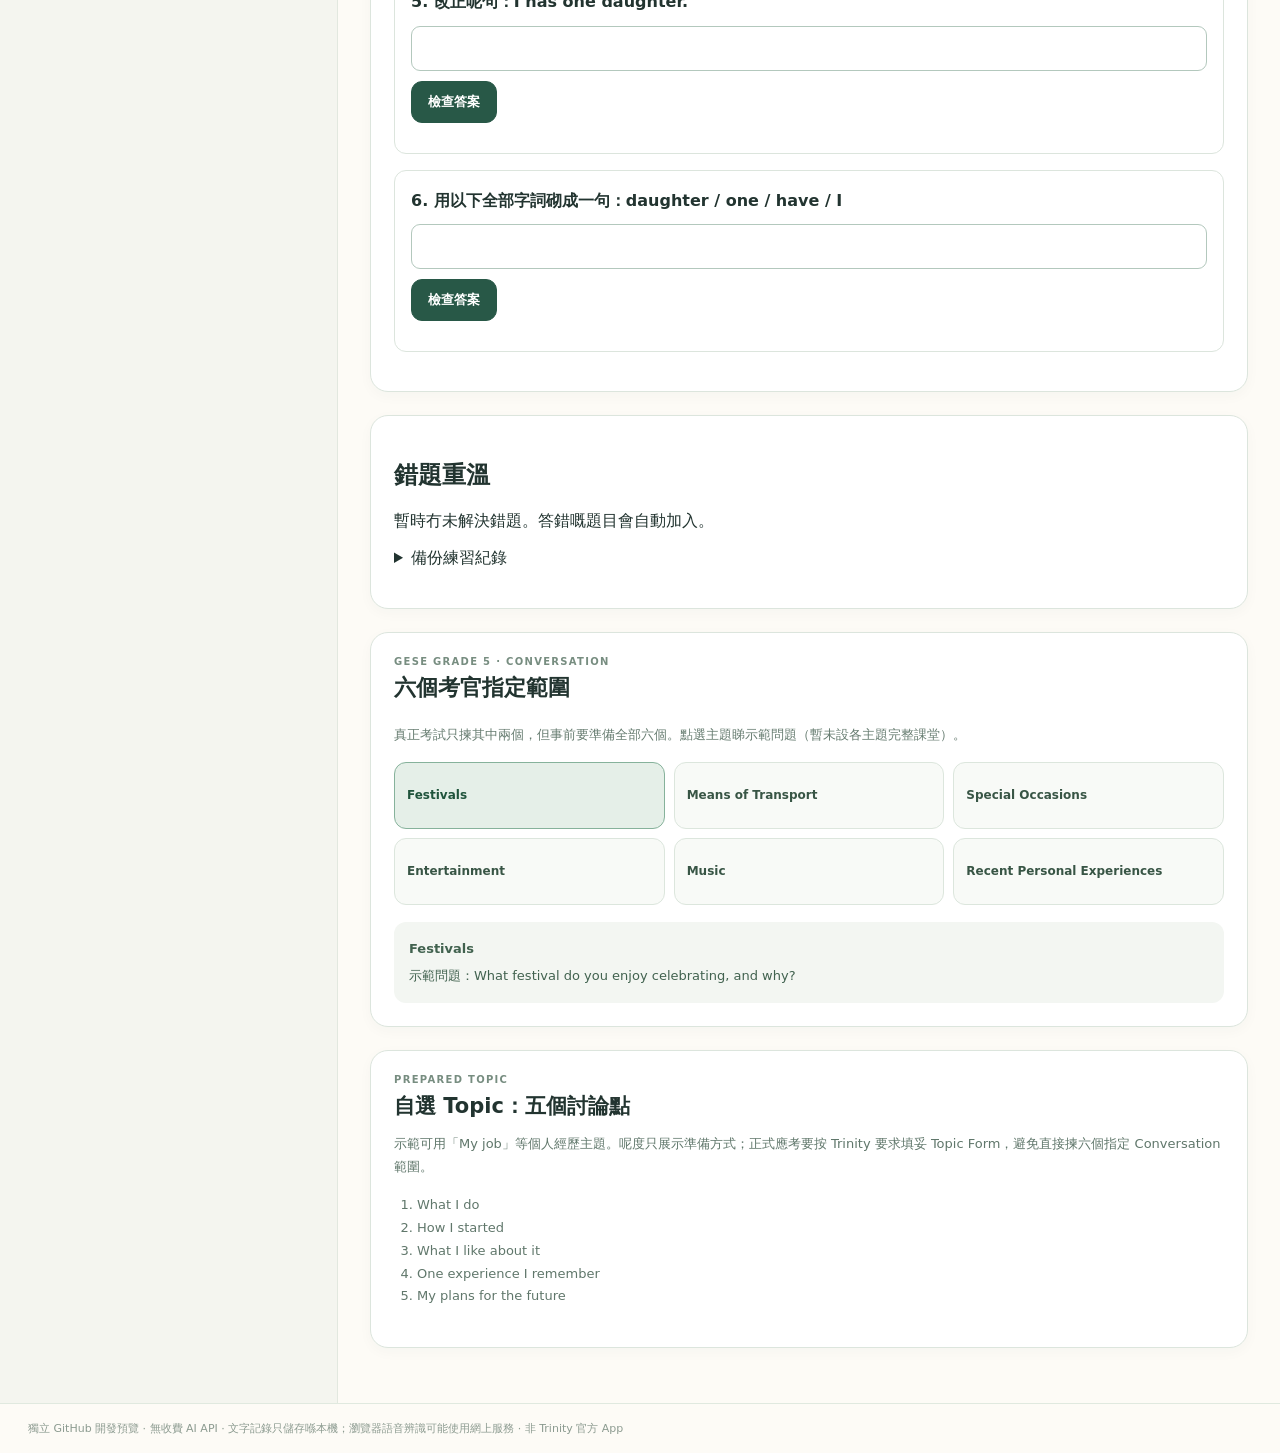
==== commit f941ed8a: "Construct Wllama in browser document and use its dedicated inference worker" ====
--- a/index.html
+++ b/index.html
@@ -3,11 +3,11 @@
 <head>
 <meta charset="utf-8"><meta name="viewport" content="width=device-width, initial-scale=1"><meta name="theme-color" content="#1c302b">
 <title>B1 講得掂｜生字及句型練習</title>
-<link rel="stylesheet" href="./styles.css?v=0.7">
+<link rel="stylesheet" href="./styles.css?v=0.8">
 </head>
 <body>
 <div class="wrap">
-<header class="top"><div class="brand"><div class="mark">B<span>1</span></div><div><strong>B1 講得掂</strong><small>Trinity GESE Grade 5 · 生字及句型練習</small></div></div><span class="stage-tag">PC · v0.7 · 口語學習測試</span></header>
+<header class="top"><div class="brand"><div class="mark">B<span>1</span></div><div><strong>B1 講得掂</strong><small>Trinity GESE Grade 5 · 生字及句型練習</small></div></div><span class="stage-tag">PC · v0.8 · 口語學習測試</span></header>
 <div class="banner" role="status">口語：講英文 → 睇糾正 → 講返一次 → AI 追問。下方亦有生字、小測評分同錯題重溫。</div>
 <div class="layout"><aside class="side"><div class="eyebrow">A PERSONAL LEARNING PATH</div><h1>由幾個字，<br><em>慢慢講成一句。</em></h1><p class="explain">每日約 10–15 分鐘，由簡單回答開始，逐步學識自然對答，再練 Trinity B1 題型。</p><div class="progress-box"><div class="progress-top"><strong>五課練習進度</strong><span id="done-count">0 / 5</span></div><div class="bar"><div id="bar-fill"></div></div><small>每課六题掌握後先完成。練習分數唔代表 B1 考試成績。</small></div>
 <nav id="steps" aria-label="五級學習階段"></nav>
@@ -29,7 +29,7 @@
 <section class="topics card"><div class="section-title compact"><div><div class="eyebrow">GESE GRADE 5 · CONVERSATION</div><h2>六個考官指定範圍</h2></div></div><p class="topic-note">真正考試只揀其中兩個，但事前要準備全部六個。點選主題睇示範問題（暫未設各主題完整課堂）。</p><div id="topic-grid" class="topic-grid"></div><div id="topic-detail" class="topic-detail" aria-live="polite"></div></section>
 <section class="card topic-form"><div class="eyebrow">PREPARED TOPIC</div><h2>自選 Topic：五個討論點</h2><p>示範可用「My job」等個人經歷主題。呢度只展示準備方式；正式應考要按 Trinity 要求填妥 Topic Form，避免直接揀六個指定 Conversation 範圍。</p><ol><li>What I do</li><li>How I started</li><li>What I like about it</li><li>One experience I remember</li><li>My plans for the future</li></ol></section>
 </main></div><footer>獨立 GitHub 開發預覽 · 無收費 AI API · 文字記錄只儲存喺本機；瀏覽器語音辨識可能使用網上服務 · 非 Trinity 官方 App</footer></div>
-<script src="./app.js?v=0.7" defer></script>
-<script src="./learning.js?v=0.7" defer></script>
-<script type="module" src="./coach.js?v=0.7"></script>
+<script src="./app.js?v=0.8" defer></script>
+<script src="./learning.js?v=0.8" defer></script>
+<script type="module" src="./coach.js?v=0.8"></script>
 </body></html>
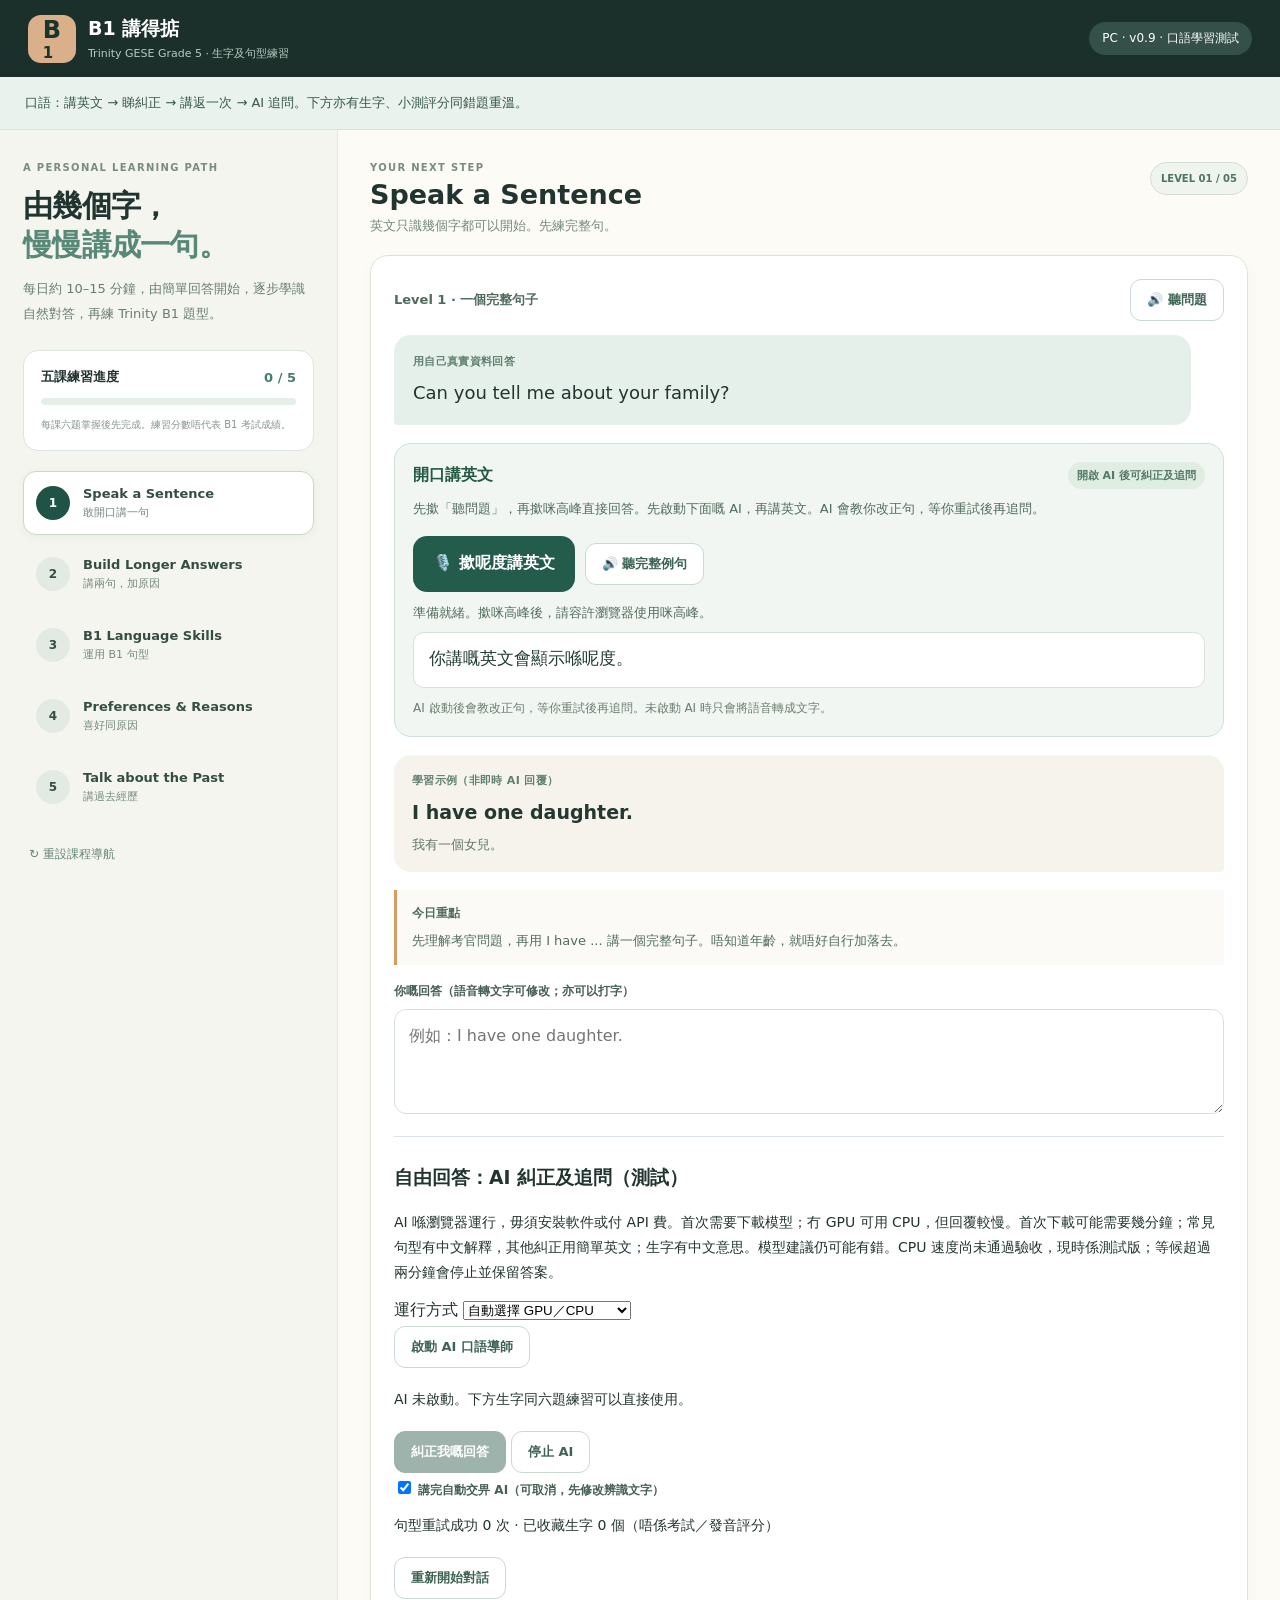
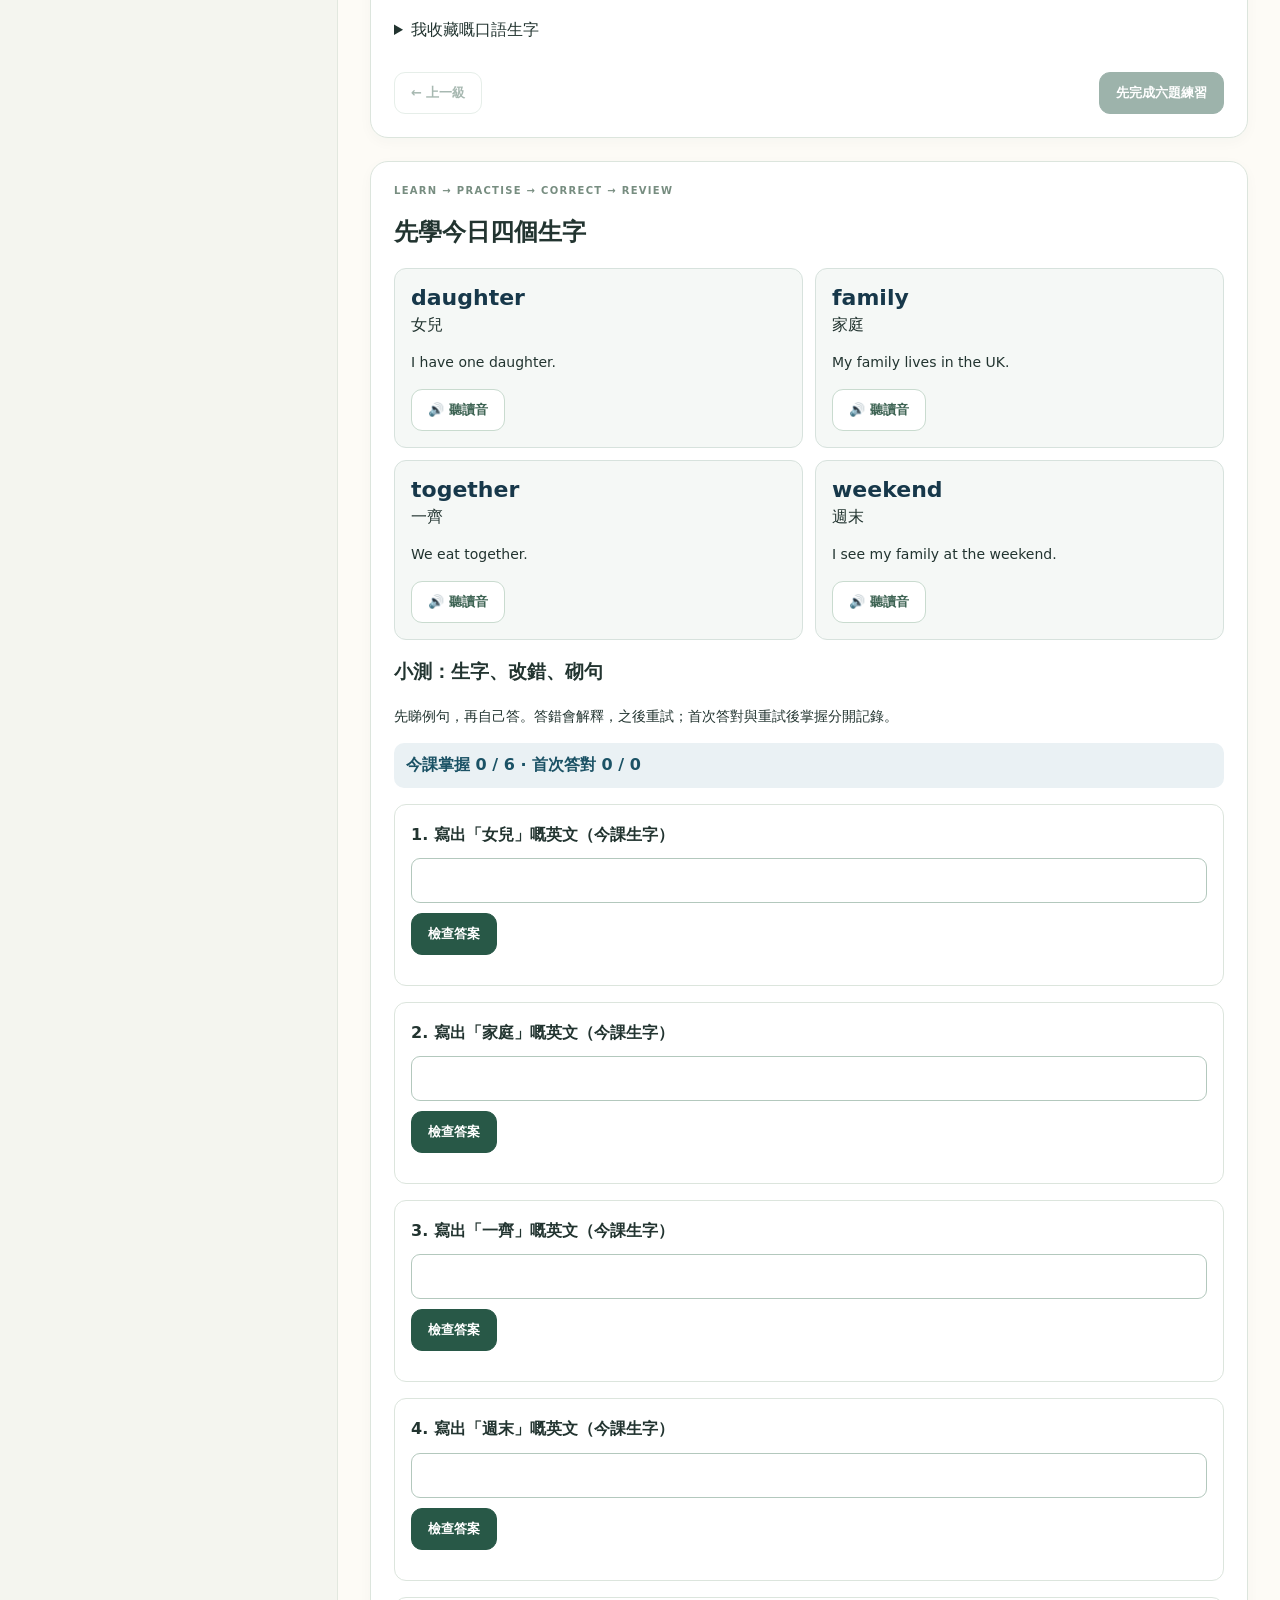
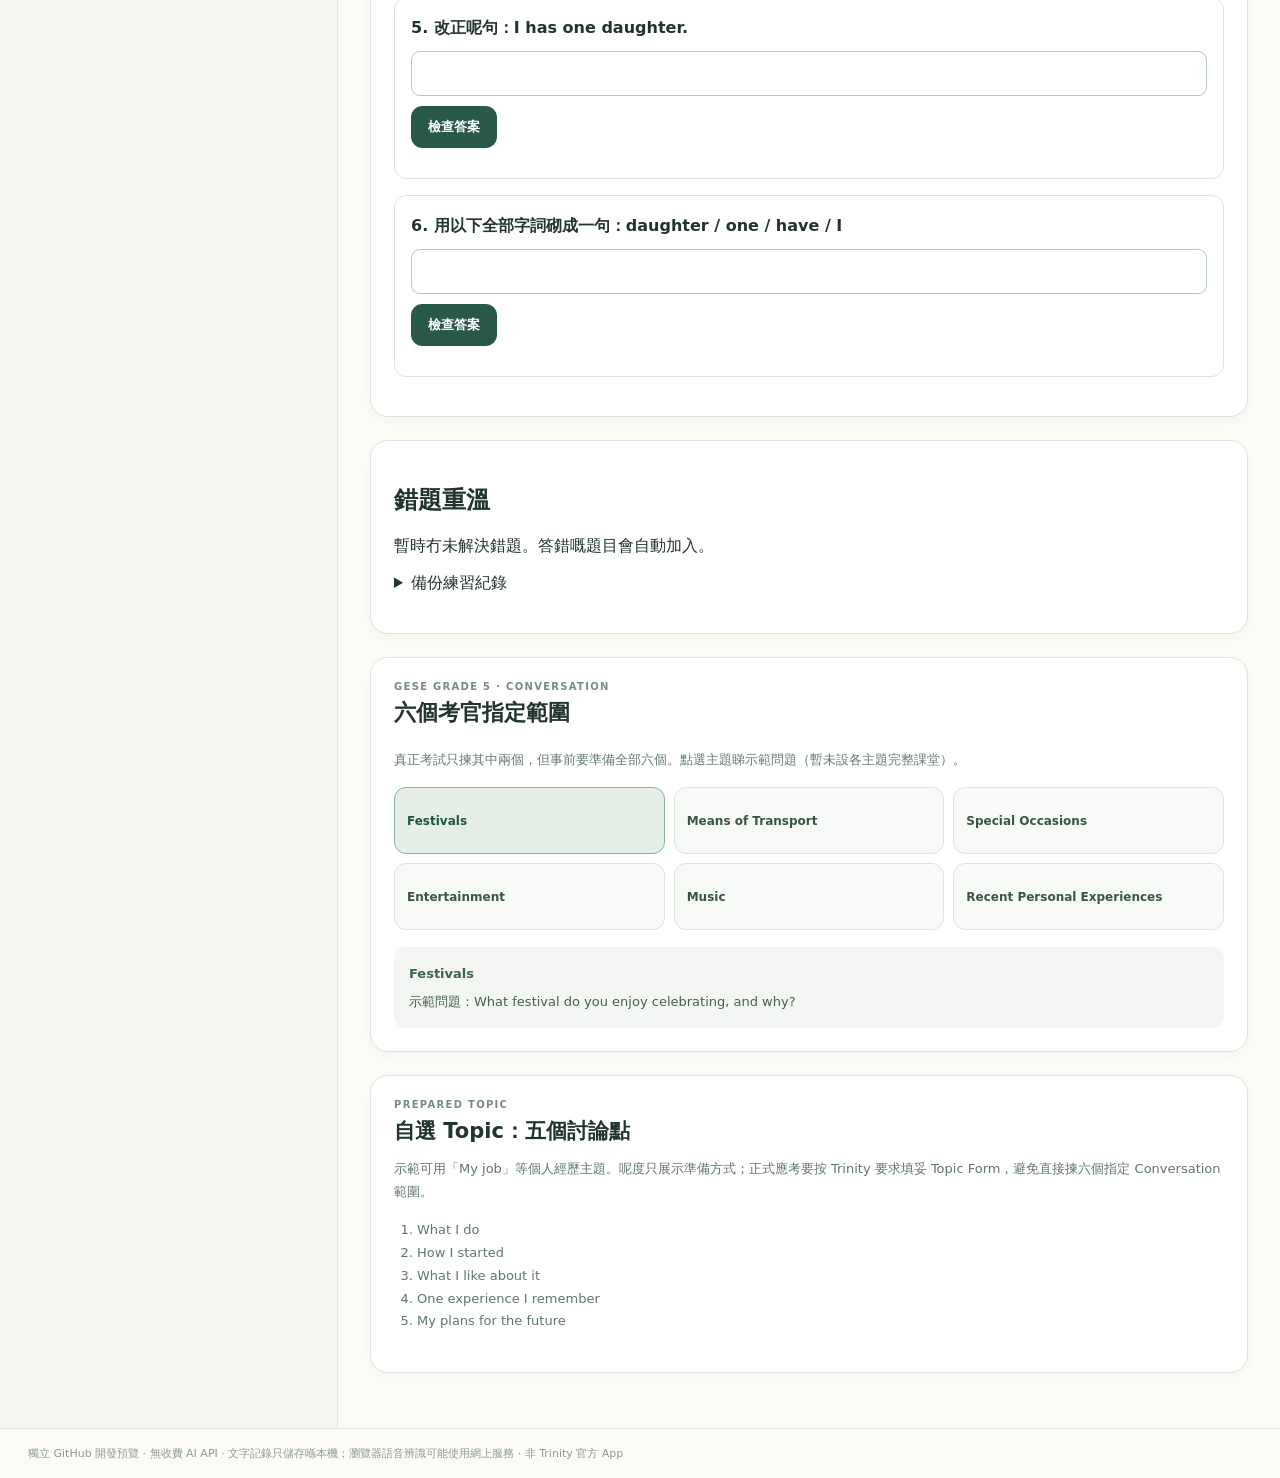
==== commit 9bd77bd1: "Bound slow inference, expose GPU mode and retain answers on stop" ====
--- a/index.html
+++ b/index.html
@@ -3,11 +3,11 @@
 <head>
 <meta charset="utf-8"><meta name="viewport" content="width=device-width, initial-scale=1"><meta name="theme-color" content="#1c302b">
 <title>B1 講得掂｜生字及句型練習</title>
-<link rel="stylesheet" href="./styles.css?v=0.8">
+<link rel="stylesheet" href="./styles.css?v=0.9">
 </head>
 <body>
 <div class="wrap">
-<header class="top"><div class="brand"><div class="mark">B<span>1</span></div><div><strong>B1 講得掂</strong><small>Trinity GESE Grade 5 · 生字及句型練習</small></div></div><span class="stage-tag">PC · v0.8 · 口語學習測試</span></header>
+<header class="top"><div class="brand"><div class="mark">B<span>1</span></div><div><strong>B1 講得掂</strong><small>Trinity GESE Grade 5 · 生字及句型練習</small></div></div><span class="stage-tag">PC · v0.9 · 口語學習測試</span></header>
 <div class="banner" role="status">口語：講英文 → 睇糾正 → 講返一次 → AI 追問。下方亦有生字、小測評分同錯題重溫。</div>
 <div class="layout"><aside class="side"><div class="eyebrow">A PERSONAL LEARNING PATH</div><h1>由幾個字，<br><em>慢慢講成一句。</em></h1><p class="explain">每日約 10–15 分鐘，由簡單回答開始，逐步學識自然對答，再練 Trinity B1 題型。</p><div class="progress-box"><div class="progress-top"><strong>五課練習進度</strong><span id="done-count">0 / 5</span></div><div class="bar"><div id="bar-fill"></div></div><small>每課六题掌握後先完成。練習分數唔代表 B1 考試成績。</small></div>
 <nav id="steps" aria-label="五級學習階段"></nav>
@@ -22,14 +22,14 @@
 <div id="speech-feedback" class="speech-feedback">呢個版本提供語音轉文字同示範句，暫時未能用 AI 判斷回答內容或自然追問。</div>
 </section><div class="answer"><div class="answer-label">學習示例（非即時 AI 回覆）</div><p id="example"></p><div id="translation" class="translation"></div></div><div class="tips"><strong>今日重點</strong><p id="tip"></p></div>
 <label class="memo-label" for="memo">你嘅回答（語音轉文字可修改；亦可以打字）</label><textarea id="memo" rows="3" placeholder="例如：I have one daughter."></textarea>
-<section class="ai-coach"><h3>自由回答：AI 糾正及追問（測試）</h3><p>AI 喺瀏覽器運行，毋須安裝軟件或付 API 費。首次需要下載模型；冇 GPU 可用 CPU，但回覆較慢。首次下載可能需要幾分鐘；常見句型有中文解釋，其他糾正用簡單英文；生字有中文意思。模型建議仍可能有錯，現時係測試版。</p><label for="ai-device">運行方式</label> <select id="ai-device"><option value="auto">自動選擇 GPU／CPU</option><option value="cpu">CPU（毋須 GPU）</option></select><br><button id="load-ai" type="button" class="outline">啟動 AI 口語導師</button><p id="ai-status" role="status">AI 未啟動。下方生字同六題練習可以直接使用。</p><button id="ask-ai" type="button" class="primary" disabled>糾正我嘅回答</button><button id="stop-ai" type="button" class="outline">停止 AI</button><label class="memo-label"><input id="auto-ai" type="checkbox" checked> 講完自動交畀 AI（可取消，先修改辨識文字）</label><p id="oral-score" role="status"></p><button id="restart-ai" type="button" class="outline">重新開始對話</button><div id="ai-result" aria-live="polite"></div><details><summary>我收藏嘅口語生字</summary><div id="saved-words"></div></details></section>
+<section class="ai-coach"><h3>自由回答：AI 糾正及追問（測試）</h3><p>AI 喺瀏覽器運行，毋須安裝軟件或付 API 費。首次需要下載模型；冇 GPU 可用 CPU，但回覆較慢。首次下載可能需要幾分鐘；常見句型有中文解釋，其他糾正用簡單英文；生字有中文意思。模型建議仍可能有錯。CPU 速度尚未通過驗收，現時係測試版；等候超過兩分鐘會停止並保留答案。</p><label for="ai-device">運行方式</label> <select id="ai-device"><option value="auto">自動選擇 GPU／CPU</option><option value="gpu">GPU（較快；需要支援）</option><option value="cpu">CPU（毋須 GPU）</option></select><br><button id="load-ai" type="button" class="outline">啟動 AI 口語導師</button><p id="ai-status" role="status">AI 未啟動。下方生字同六題練習可以直接使用。</p><button id="ask-ai" type="button" class="primary" disabled>糾正我嘅回答</button><button id="stop-ai" type="button" class="outline">停止 AI</button><label class="memo-label"><input id="auto-ai" type="checkbox" checked> 講完自動交畀 AI（可取消，先修改辨識文字）</label><p id="oral-score" role="status"></p><button id="restart-ai" type="button" class="outline">重新開始對話</button><div id="ai-result" aria-live="polite"></div><details><summary>我收藏嘅口語生字</summary><div id="saved-words"></div></details></section>
 <div class="lesson-actions"><button type="button" id="prev" class="outline">← 上一級</button><button type="button" id="complete" class="primary">完成今級，下一級 →</button></div></section>
 <section class="card learning-card"><div class="eyebrow">LEARN → PRACTISE → CORRECT → REVIEW</div><h2>先學今日四個生字</h2><div id="vocabulary" class="vocabulary"></div><h3>小測：生字、改錯、砌句</h3><p>先睇例句，再自己答。答錯會解釋，之後重試；首次答對與重試後掌握分開記錄。</p><strong id="learning-score" aria-live="polite"></strong><div id="drills"></div><p id="learning-save" role="status"></p></section>
 <section class="card"><h2>錯題重溫</h2><div id="review-list"></div><details><summary>備份練習紀錄</summary><button id="backup-learning" class="outline" type="button">下載備份</button><label class="memo-label" for="restore-learning">還原練習備份</label><input id="restore-learning" type="file" accept="application/json"></details></section>
 <section class="topics card"><div class="section-title compact"><div><div class="eyebrow">GESE GRADE 5 · CONVERSATION</div><h2>六個考官指定範圍</h2></div></div><p class="topic-note">真正考試只揀其中兩個，但事前要準備全部六個。點選主題睇示範問題（暫未設各主題完整課堂）。</p><div id="topic-grid" class="topic-grid"></div><div id="topic-detail" class="topic-detail" aria-live="polite"></div></section>
 <section class="card topic-form"><div class="eyebrow">PREPARED TOPIC</div><h2>自選 Topic：五個討論點</h2><p>示範可用「My job」等個人經歷主題。呢度只展示準備方式；正式應考要按 Trinity 要求填妥 Topic Form，避免直接揀六個指定 Conversation 範圍。</p><ol><li>What I do</li><li>How I started</li><li>What I like about it</li><li>One experience I remember</li><li>My plans for the future</li></ol></section>
 </main></div><footer>獨立 GitHub 開發預覽 · 無收費 AI API · 文字記錄只儲存喺本機；瀏覽器語音辨識可能使用網上服務 · 非 Trinity 官方 App</footer></div>
-<script src="./app.js?v=0.8" defer></script>
-<script src="./learning.js?v=0.8" defer></script>
-<script type="module" src="./coach.js?v=0.8"></script>
+<script src="./app.js?v=0.9" defer></script>
+<script src="./learning.js?v=0.9" defer></script>
+<script type="module" src="./coach.js?v=0.9"></script>
 </body></html>
